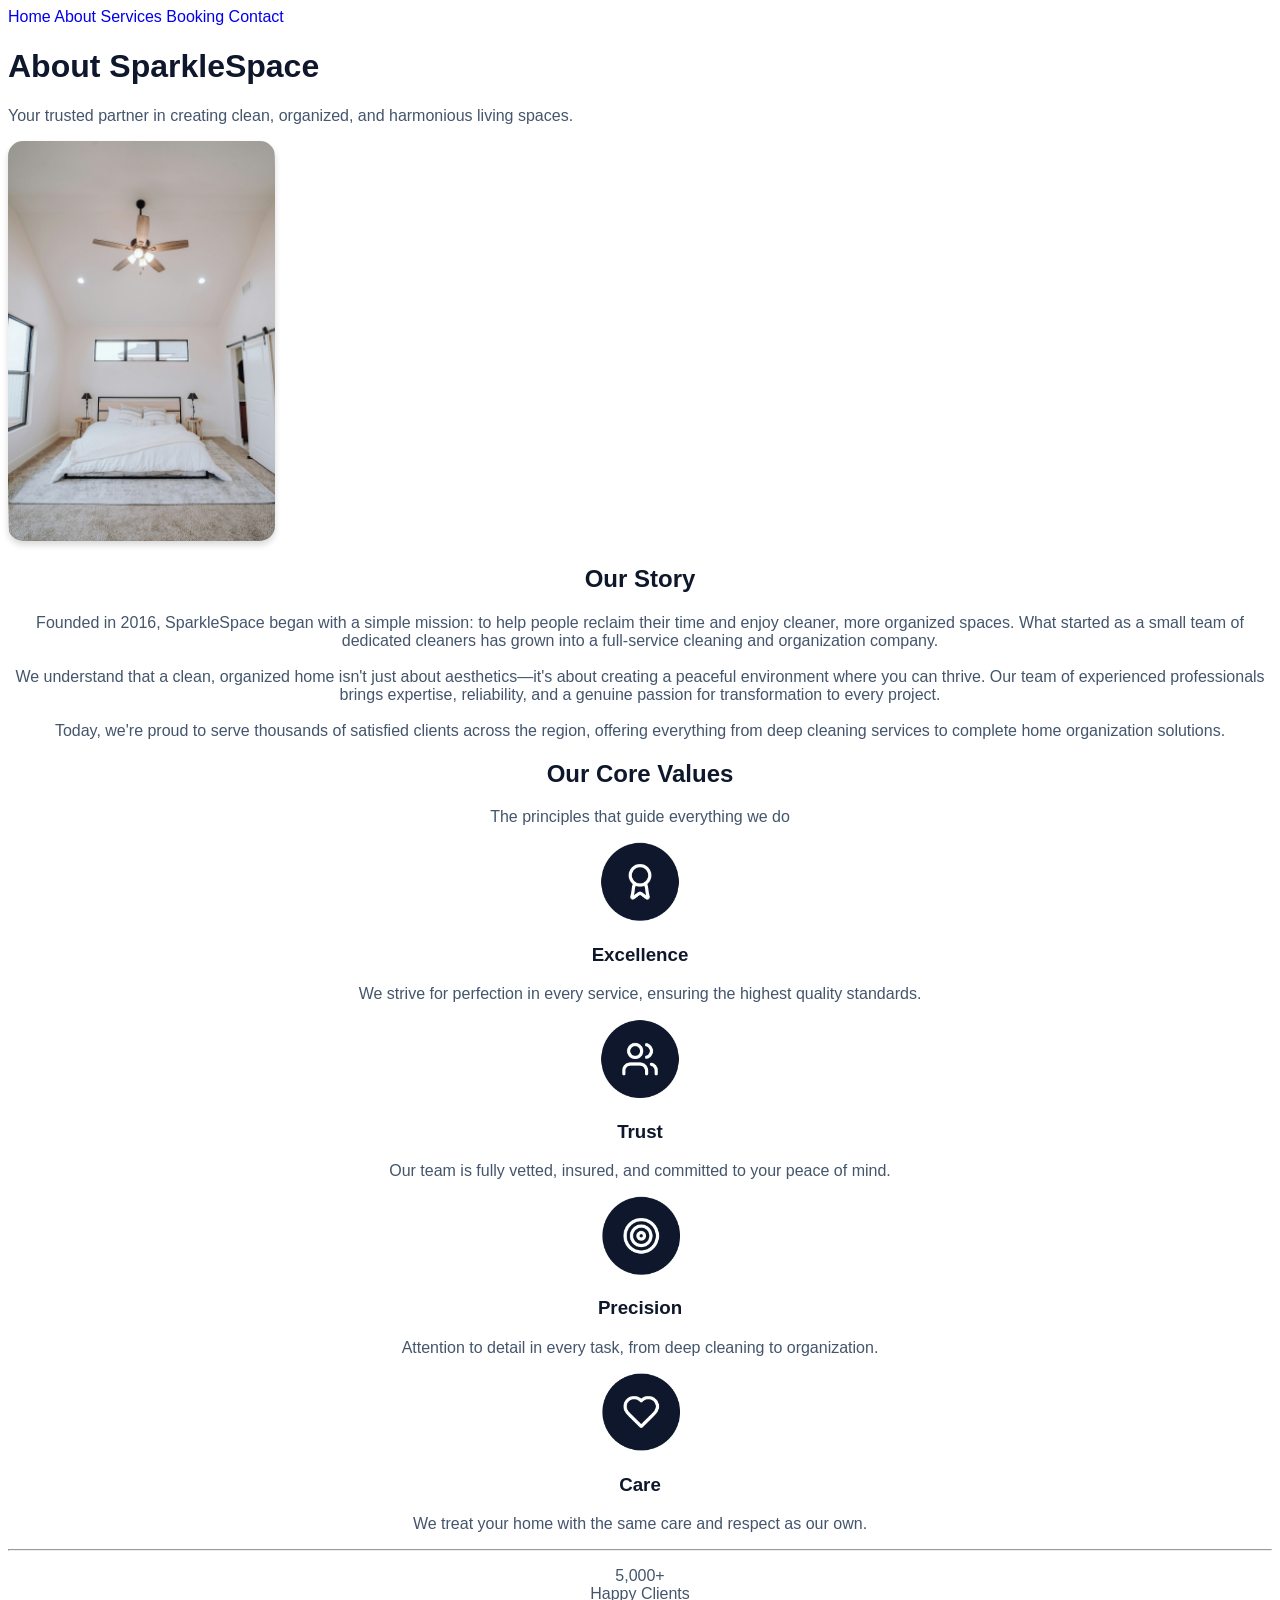
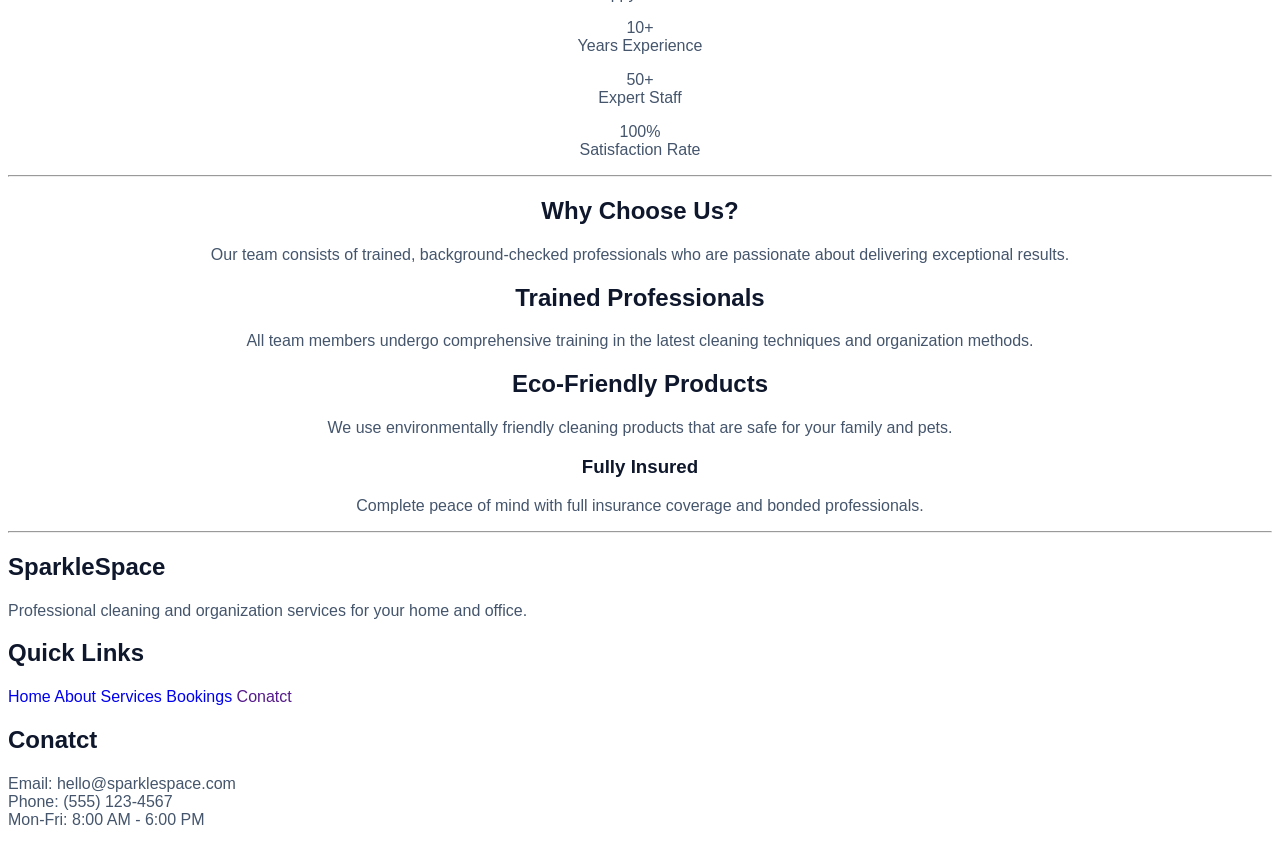
==== about.html @ 8151b401 "added cad icons created a new class "icon" this will be better for global styling" ====
<!doctype html>
<html lang="en">
  <head>
    <meta charset="UTF-8" />
    <meta name="viewport" content="width=device-width, initial-scale=1.0" />
    <link rel="stylesheet" href="src/app.css" />
    <title>About</title>
  </head>
  <body>
    <header>
      <nav>
        <a href="index.html">Home</a>
        <a href="about.html">About</a>
        <a href="services.html">Services</a>
        <a href="booking.html">Booking</a>
        <a href="contact.html">Contact</a>
      </nav>

      <h1>About SparkleSpace</h1>
      <p>Your trusted partner in creating clean, organized, and harmonious living spaces.</p>
      <img src="images/figma-1 copy.jpeg" alt="clean bedroom" height="500px" />
    </header>
    <main>
      <section>
        <h1>Our Story</h1>
        <p>
          Founded in 2016, SparkleSpace began with a simple mission: to help people reclaim their
          time and enjoy cleaner, more organized spaces. What started as a small team of dedicated
          cleaners has grown into a full-service cleaning and organization company. <br />
          <br />
          We understand that a clean, organized home isn't just about aesthetics—it's about creating
          a peaceful environment where you can thrive. Our team of experienced professionals brings
          expertise, reliability, and a genuine passion for transformation to every project. <br />
          <br />
          Today, we're proud to serve thousands of satisfied clients across the region, offering
          everything from deep cleaning services to complete home organization solutions.
        </p>
      </section>
      <section>
        <h1>Our Core Values</h1>
        <p>The principles that guide everything we do</p>
        <div class="value-cards">
          <img src="images/logos-and-icons/values/excellence.png" alt="icon" width="80px" />
          <h3>Excellence</h3>
          <p>We strive for perfection in every service, ensuring the highest quality standards.</p>
        </div>
        <div class="value-cards">
          <img src="images/logos-and-icons/values/trust.png" alt="icon" width="80px" />
          <h3>Trust</h3>
          <p>Our team is fully vetted, insured, and committed to your peace of mind.</p>
        </div>
        <div class="value-cards">
          <img src="images/logos-and-icons/values/precision.png" alt="icon" width="80px" />
          <h3>Precision</h3>
          <p>Attention to detail in every task, from deep cleaning to organization.</p>
        </div>
        <div class="value-cards">
          <img src="images/logos-and-icons/values/care.png" alt="icon" width="80px" />
          <h3>Care</h3>
          <p>We treat your home with the same care and respect as our own.</p>
        </div>
        <hr />
        <div>
          <div>
            <p>
              5,000+ <br />
              Happy Clients
            </p>
          </div>
          <div>
            <p>
              10+ <br />
              Years Experience
            </p>
          </div>
          <div>
            <p>
              50+ <br />
              Expert Staff
            </p>
          </div>
          <div>
            <p>
              100% <br />
              Satisfaction Rate
            </p>
          </div>
        </div>
      </section>
      <hr />
      <section>
        <h1>Why Choose Us?</h1>
        <p>
          Our team consists of trained, background-checked professionals who are passionate about
          delivering exceptional results.
        </p>
        <div class="why-cards-container">
          <div class="why-cards">
            <h2>Trained Professionals</h2>
            <p>
              All team members undergo comprehensive training in the latest cleaning techniques and
              organization methods.
            </p>
          </div>
          <div class="why-cards">
            <h2>Eco-friendly Products</h2>
            <p>
              We use environmentally friendly cleaning products that are safe for your family and
              pets.
            </p>
          </div>
          <div class="why-cards">
            <h3>Fully Insured</h3>
            <p>Complete peace of mind with full insurance coverage and bonded professionals.</p>
          </div>
        </div>
      </section>
    </main>
    <hr />
    <footer>
      <section>
        <h2>SparkleSpace</h2>
        <p>Professional cleaning and organization services for your home and office.</p>
        <h2>Quick Links</h2>
        <a href="index.html">Home</a>
        <a href="about.html">About</a>
        <a href="services.html">Services</a>
        <a href="booking.html">Bookings</a>
        <a href="">Conatct</a>
        <h2>Conatct</h2>
        <p>
          Email: hello@sparklespace.com <br />
          Phone: (555) 123-4567 <br />
          Mon-Fri: 8:00 AM - 6:00 PM <br />
        </p>
      </section>
    </footer>
  </body>
</html>
---- src/app.css ----
/* -------COLOR-------

PRIMARY






*/

/* GLOBAL STYLING */

body {
  font-family: "poppins", sans-serif;
}

/* prettier-ignore */
h1, h2, h3, h4, h5 {
  font-weight: 700;
  line-height: 1.2;
  color: #0E172B;
  text-transform: capitalize;
}

p {
  color: #44556c;
}

/* HEADER-HOME */

.hero {
  display: flex;
  justify-content: space-around;
  background-color: #f9fafc;
  margin: 20px 0px;
  padding: 60px 10px;
}
header section h1 {
  font-size: 48px;
  line-height: 1.1;
}
header img {
  border-radius: 15px;
  height: 400px;
  box-shadow: 0 4px 6px rgba(0, 0, 0.15, 0.15);
}
/* MAIN-HOME */

main section {
  text-align: center;
}
.detail-card-container {
  display: flex;
  flex-wrap: wrap;
  justify-content: center;
  padding: 10px;
}
.detail-card {
  text-align: left;
  box-shadow: 0 4px 6px rgba(0, 0, 0, 0.1);
  padding: 10px;
  margin: 15px;
  width: 350px;
  border-radius: 8px;
}
.detail-card img {
  width: 40px;
  border-radius: 8px;
}

.index-service-section {
  background-color: #f9fafc;
  width: 100%;
  padding: 50px 10px;
}

/*----------------------RE-USEABLE COMPONENTS--------------- */
.cards-container {
  display: flex;
  flex-wrap: wrap;
  justify-content: center;
  margin-top: 100px;
}

.card {
  width: 325px;
  margin: 20px;
  border-radius: 10px;
  box-shadow: 0 4px 6px rgba(0, 0, 0, 0.1);
  overflow: hidden;
}

.index-service-section .card img {
  width: 100%;
  height: 300px;
}
.card-content {
  padding: 20px;
}

/* .home-service-section .btn { 
 display: block;
  margin: 0 auto;} */

a {
  text-decoration: none;
}
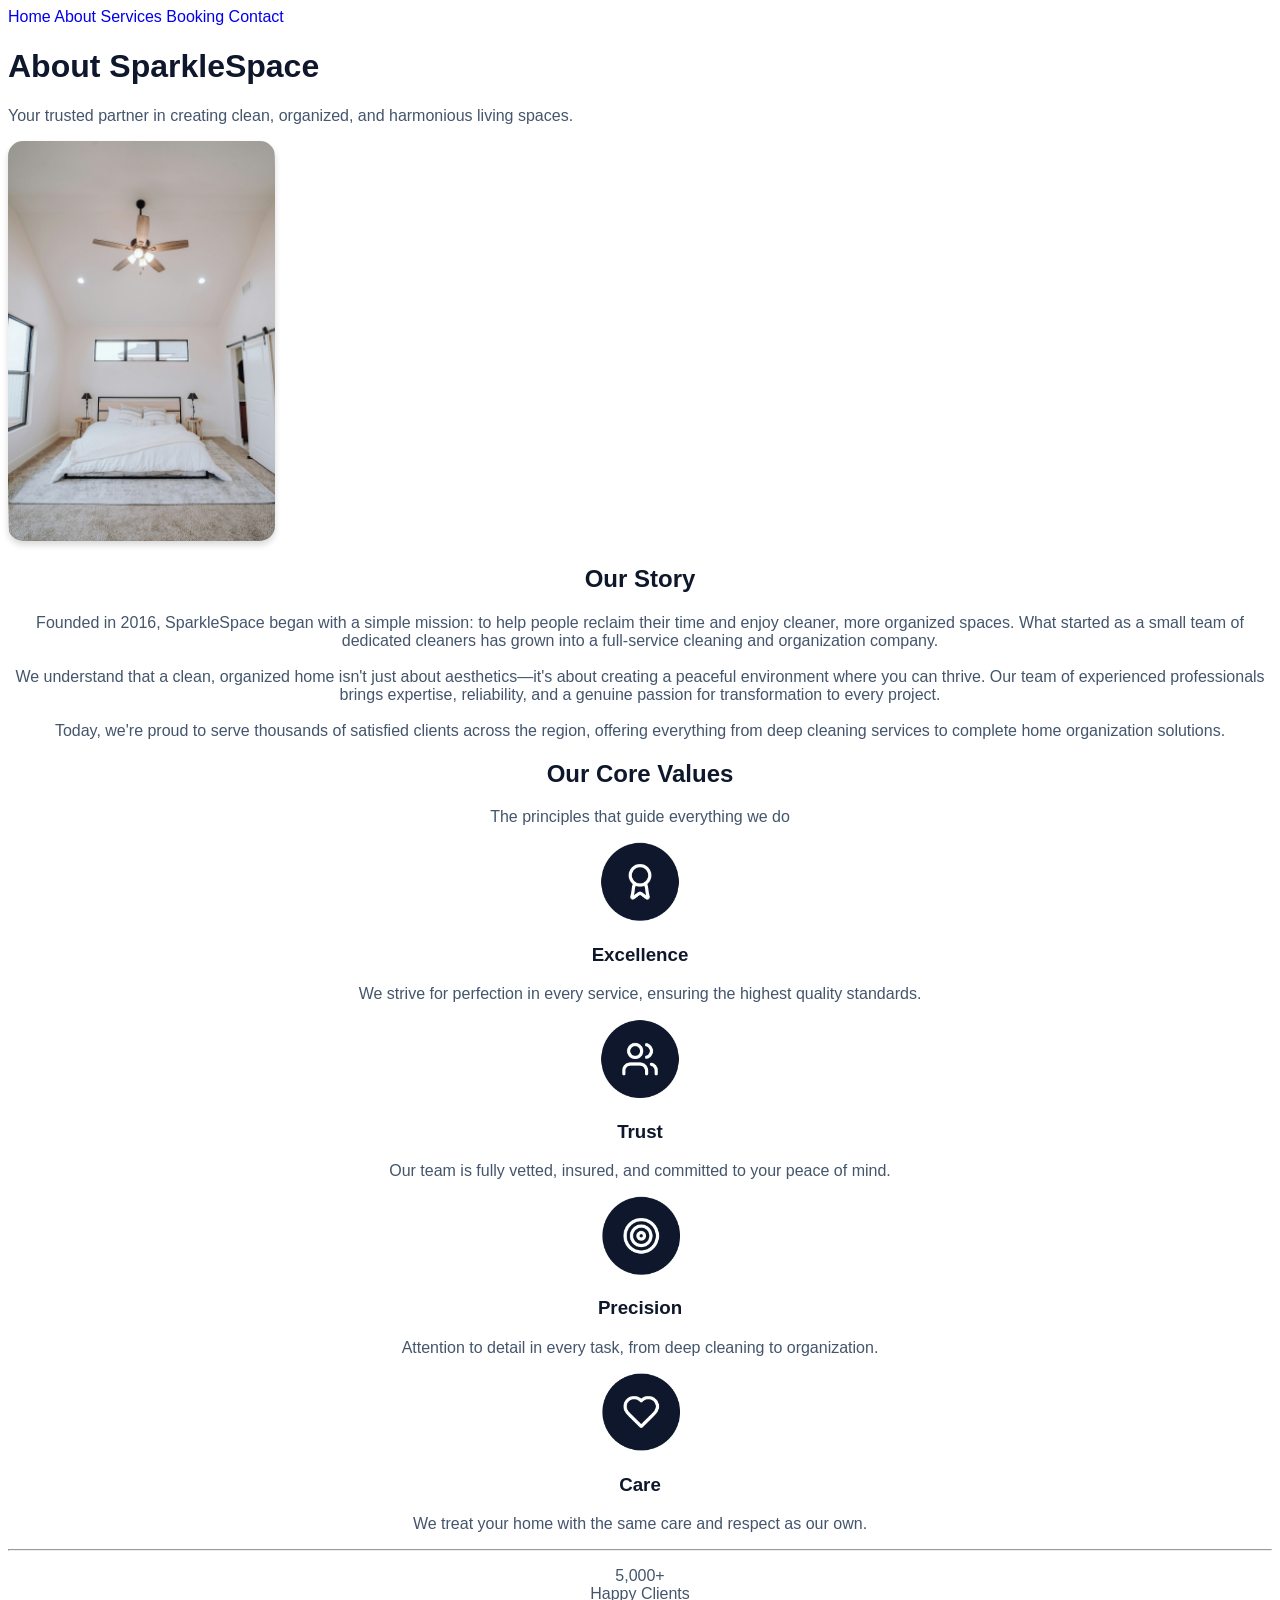
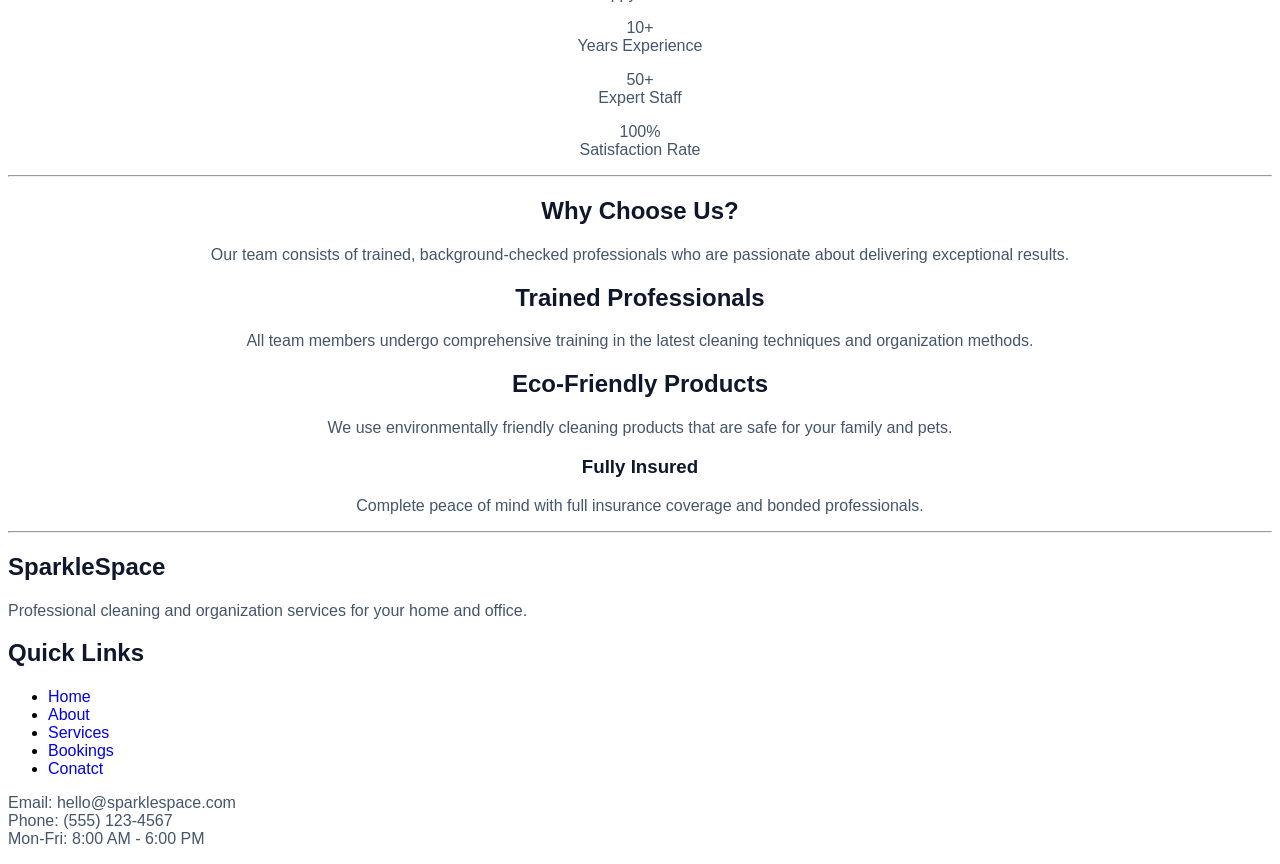
==== commit 1014de86: "completed booking page structure and uppadted quick links into a list" ====
--- a/about.html
+++ b/about.html
@@ -122,12 +122,13 @@
         <h2>SparkleSpace</h2>
         <p>Professional cleaning and organization services for your home and office.</p>
         <h2>Quick Links</h2>
-        <a href="index.html">Home</a>
-        <a href="about.html">About</a>
-        <a href="services.html">Services</a>
-        <a href="booking.html">Bookings</a>
-        <a href="">Conatct</a>
-        <h2>Conatct</h2>
+        <ul>
+          <li><a href="index.html">Home</a></li>
+          <li><a href="about.html">About</a></li>
+          <li><a href="services.html">Services</a></li>
+          <li><a href="booking.html">Bookings</a></li>
+          <li><a href="contact.html">Conatct</a></li>
+        </ul>
         <p>
           Email: hello@sparklespace.com <br />
           Phone: (555) 123-4567 <br />
--- a/src/app.css
+++ b/src/app.css
@@ -80,7 +80,6 @@
   display: flex;
   flex-wrap: wrap;
   justify-content: center;
-  margin-top: 100px;
 }
 
 .card {
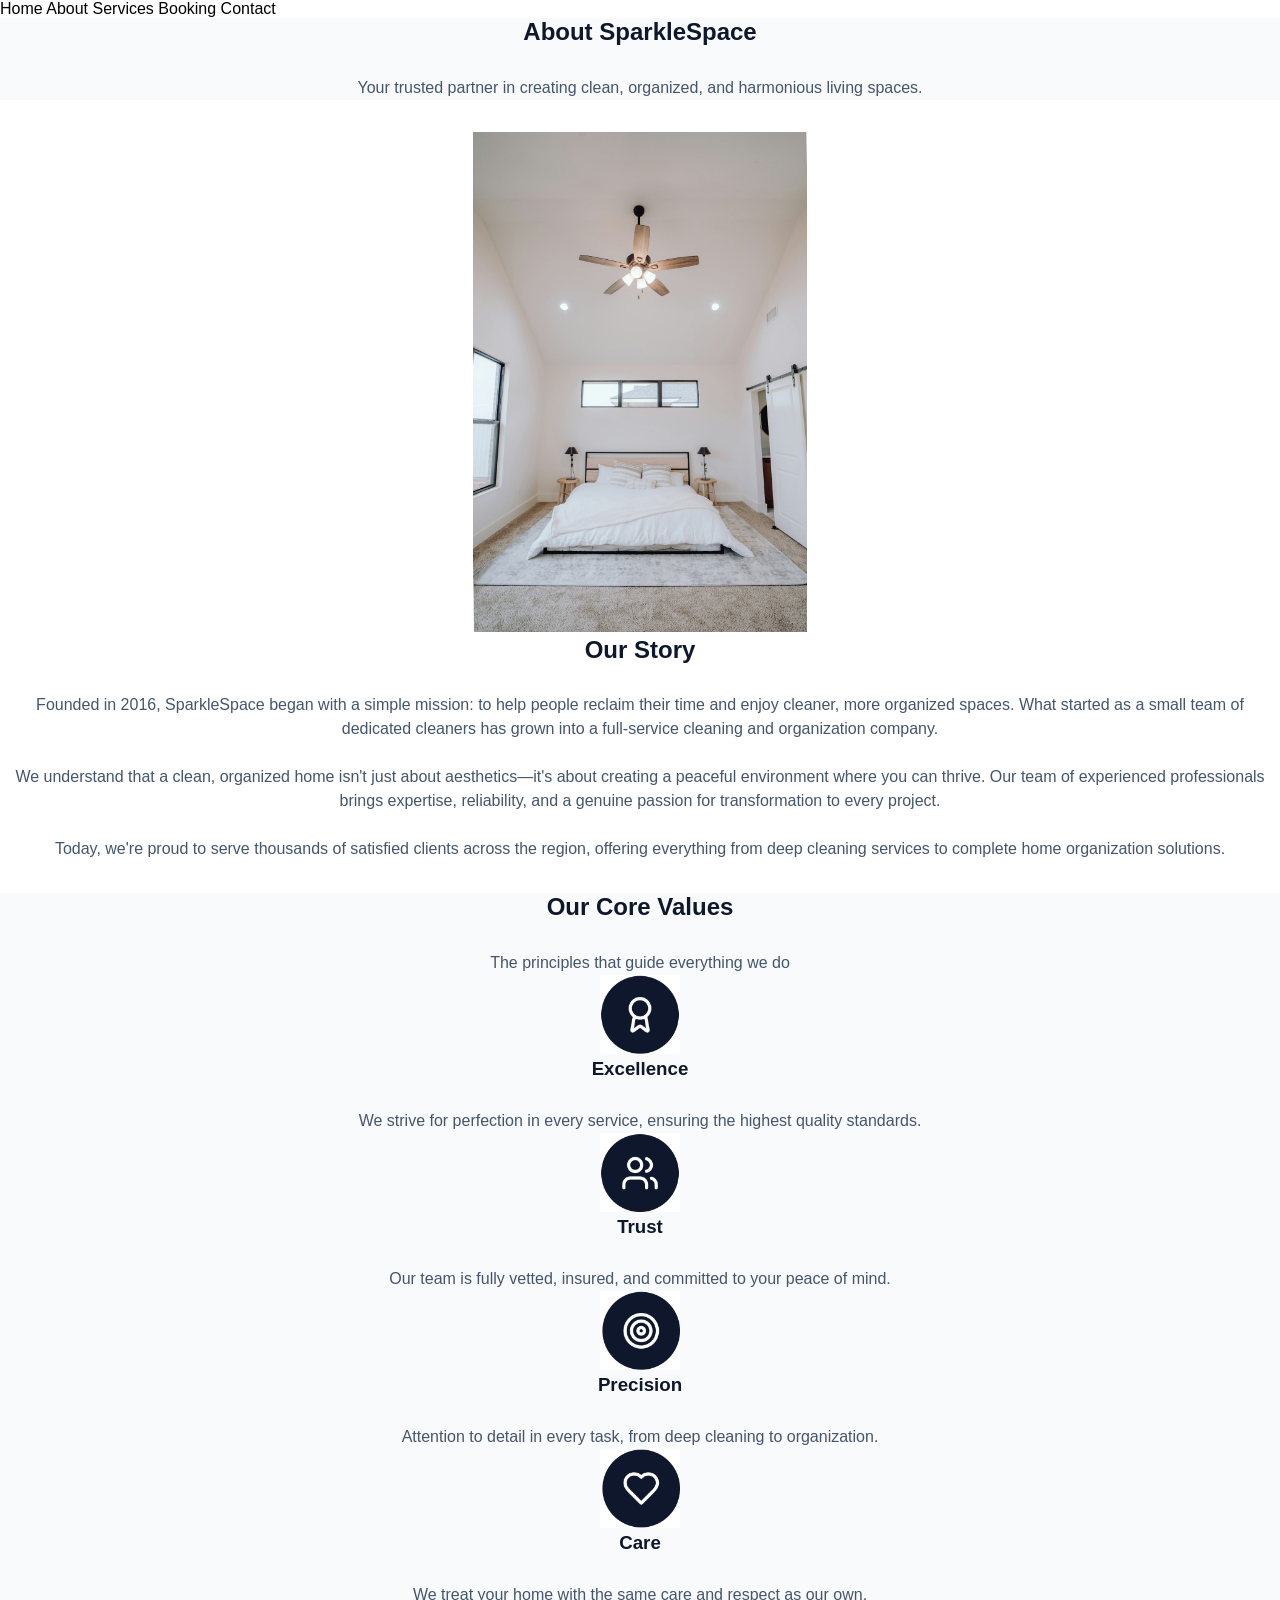
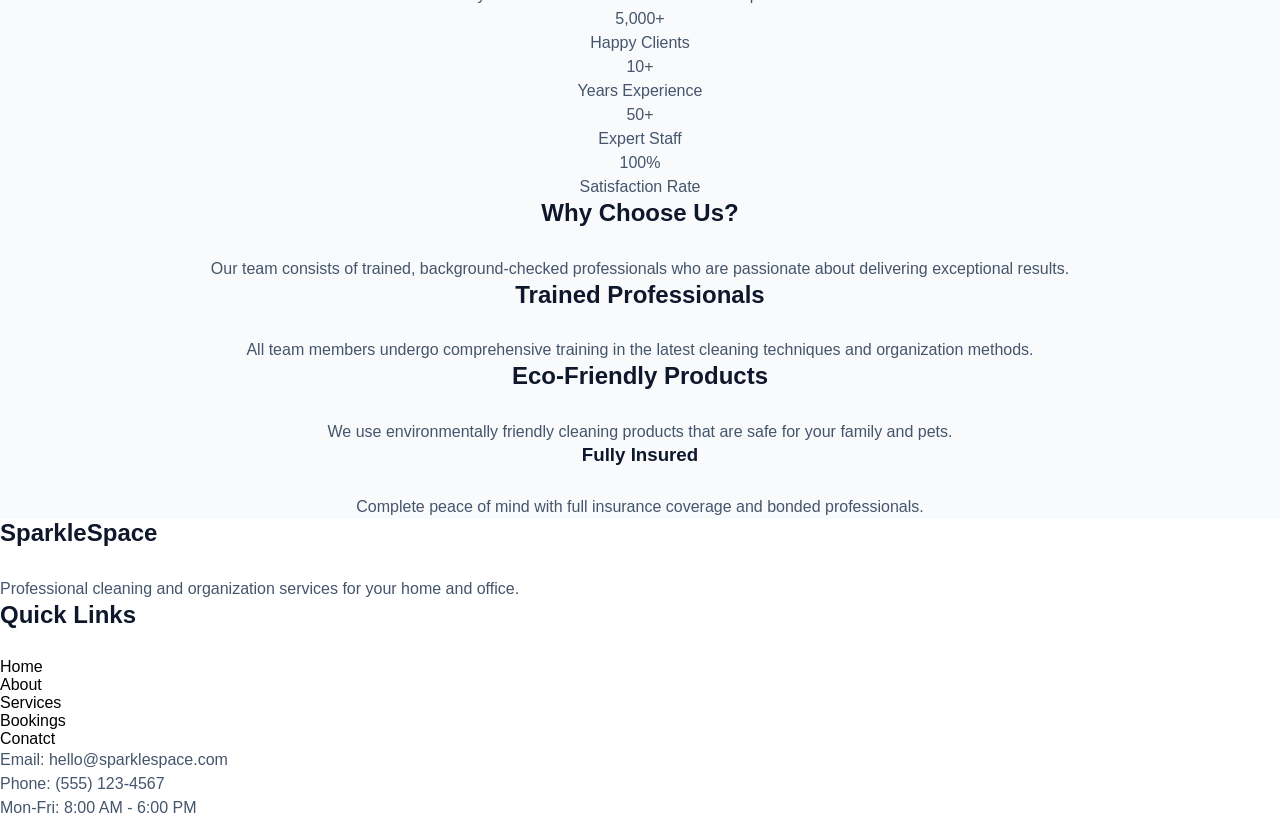
==== commit 1cc0630a: "Refactor service cards and about page layout Rename and restructure UI classes for clarity and layou" ====
--- a/about.html
+++ b/about.html
@@ -15,13 +15,15 @@
         <a href="booking.html">Booking</a>
         <a href="contact.html">Contact</a>
       </nav>
-
-      <h1>About SparkleSpace</h1>
-      <p>Your trusted partner in creating clean, organized, and harmonious living spaces.</p>
-      <img src="images/figma-1 copy.jpeg" alt="clean bedroom" height="500px" />
     </header>
     <main>
-      <section>
+      <section class="sec-alt">
+        <h1>About SparkleSpace</h1>
+        <p>Your trusted partner in creating clean, organized, and harmonious living spaces.</p>
+      </section>
+
+      <section class="section-container">
+        <img src="images/figma-1 copy.jpeg" alt="clean bedroom" height="500px" />
         <h1>Our Story</h1>
         <p>
           Founded in 2016, SparkleSpace began with a simple mission: to help people reclaim their
@@ -36,7 +38,7 @@
           everything from deep cleaning services to complete home organization solutions.
         </p>
       </section>
-      <section>
+      <section class="sec-alt">
         <h1>Our Core Values</h1>
         <p>The principles that guide everything we do</p>
         <div class="value-cards">
@@ -59,7 +61,7 @@
           <h3>Care</h3>
           <p>We treat your home with the same care and respect as our own.</p>
         </div>
-        <hr />
+
         <div>
           <div>
             <p>
@@ -87,8 +89,8 @@
           </div>
         </div>
       </section>
-      <hr />
-      <section>
+
+      <section class="sec-alt">
         <h1>Why Choose Us?</h1>
         <p>
           Our team consists of trained, background-checked professionals who are passionate about
@@ -116,7 +118,7 @@
         </div>
       </section>
     </main>
-    <hr />
+
     <footer>
       <section>
         <h2>SparkleSpace</h2>
--- a/src/app.css
+++ b/src/app.css
@@ -1,15 +1,36 @@
 /* -------COLOR-------
 
 PRIMARY
-
-
+Base: #0a9396 (dark cyan)
+Tint: #94d2bd (pearl aqua)
+Shade: #005f73 (dark teal)
+
+SECONDARY
+Base: #ee9b00 (golden orange)
+Tint: #e9d8a6 (wheat)
+Shade: #ca6702 (burnt caramel)
+
+TERTIARY
+Base: #ae2012 (oxidized iron)
+Tint: #bb3e03 (rusty spice)
+Shade: #9b2226 (brown red)
 
 
 
 
 */
 
-/* GLOBAL STYLING */
+/* ------------------GLOBAL STYLING----------------------- */
+
+/* ---Variales--- */
+:root {
+  --text-color: oklch(44.6%, 0.043, 257.281);
+}
+
+* {
+  padding: 0;
+  margin: 0;
+}
 
 body {
   font-family: "poppins", sans-serif;
@@ -21,61 +42,173 @@
   line-height: 1.2;
   color: #0E172B;
   text-transform: capitalize;
+  margin-bottom: 1.8rem;
 }
 
 p {
   color: #44556c;
-}
-
-/* HEADER-HOME */
+  line-height: 1.5rem;
+  font-size: 1rem;
+}
+a {
+  text-decoration: none;
+  color: inherit;
+}
+
+ul {
+  list-style: none;
+}
+.heading-description {
+  font-size: 1.2rem;
+  line-height: 1.8rem;
+  margin-bottom: 2rem;
+}
+
+/* ------------------SECTIONS--------------------- */
+.section-container {
+  padding: 2rem 0rem 2rem 0rem;
+}
+.sec-alt {
+  background-color: #f9fafc;
+}
+
+/* ---NAVBAR--- */
+.navbar {
+  width: 100%;
+  position: fixed;
+  top: 0;
+  background-color: white;
+  border-bottom: 1px solid rgb(229, 229, 229);
+  padding: 1rem;
+}
+.nav-container {
+  display: flex;
+  justify-content: space-between;
+  align-items: center;
+  padding-right: 4rem;
+}
+.nav-container h2 {
+  margin-bottom: 0;
+}
+.nav-items-container {
+  display: flex;
+  gap: 1rem;
+  color: #637286;
+}
+
+.nav-item:hover,
+.nav-item:active {
+  color: #19292d;
+}
+.navbar-side {
+  display: none;
+}
+
+/* ---HERO---- */
 
 .hero {
   display: flex;
   justify-content: space-around;
-  background-color: #f9fafc;
-  margin: 20px 0px;
-  padding: 60px 10px;
-}
-header section h1 {
-  font-size: 48px;
-  line-height: 1.1;
-}
-header img {
+  align-items: center;
+
+  margin-top: 3rem;
+  padding: 5rem 2rem;
+}
+.hero-text-container {
+  width: 90%;
+  text-align: left;
+}
+.hero-heading {
+  font-weight: 620;
+  font-size: 3rem;
+}
+.hero ul {
+  display: flex;
+  gap: 1rem;
+  margin-top: 3rem;
+}
+.hero img {
   border-radius: 15px;
-  height: 400px;
+  width: 85%;
   box-shadow: 0 4px 6px rgba(0, 0, 0.15, 0.15);
 }
-/* MAIN-HOME */
+
+/* ----MAIN---- */
 
 main section {
   text-align: center;
 }
-.detail-card-container {
-  display: flex;
-  flex-wrap: wrap;
-  justify-content: center;
-  padding: 10px;
-}
-.detail-card {
-  text-align: left;
-  box-shadow: 0 4px 6px rgba(0, 0, 0, 0.1);
-  padding: 10px;
-  margin: 15px;
-  width: 350px;
-  border-radius: 8px;
-}
-.detail-card img {
-  width: 40px;
-  border-radius: 8px;
-}
-
-.index-service-section {
-  background-color: #f9fafc;
-  width: 100%;
-  padding: 50px 10px;
-}
-
-/*----------------------RE-USEABLE COMPONENTS--------------- */
+
+
+
+
+
+/* ------FOOTER------- */
+
+footer {
+  min-width: 600px;
+}
+.footer-header {
+  background-color: #0e172b;
+  padding: 5rem 10rem;
+  text-align: center;
+}
+.footer-heading {
+  color: white;
+}
+.footer-header .heading-description {
+  color: #cad5e2;
+}
+.footer-container {
+  background-color: #0e172b;
+  display: flex;
+  justify-content: space-evenly;
+  gap: 2rem;
+  padding: 5rem 2rem;
+}
+.footer-content {
+  flex: 1;
+}
+.footer-text {
+  margin-bottom: 2rem;
+  color: #cad5e2;
+  line-height: 2;
+}
+.footer-content a:hover {
+  color: white;
+}
+/*------------------COMPONENTS------------------- */
+
+/* ---BUTTONS--- */
+.btn {
+  display: inline-block;
+  padding: 0.5rem 1rem;
+  border-radius: 20px;
+  border: 1px solid #cad5e2;
+  transition: all 0.25s ease;
+  white-space: nowrap;
+}
+
+.btn-primary {
+  background-color: #0e172b;
+  color: white;
+}
+.btn-primary:hover {
+  padding: 0.8rem 1.6rem;
+  border-radius: 40px;
+}
+
+.btn-secondary {
+  background-color: white;
+  color: #0e172b;
+}
+.btn-secondary:hover {
+  color: #0e172b;
+  background-color: #e1e4e8;
+}
+
+/* ---CARDS--- */
+
 .cards-container {
   display: flex;
   flex-wrap: wrap;
@@ -90,18 +223,10 @@
   overflow: hidden;
 }
 
-.index-service-section .card img {
+.section-container .card img {
   width: 100%;
   height: 300px;
 }
 .card-content {
   padding: 20px;
 }
-
-/* .home-service-section .btn { 
- display: block;
-  margin: 0 auto;} */
-
-a {
-  text-decoration: none;
-}
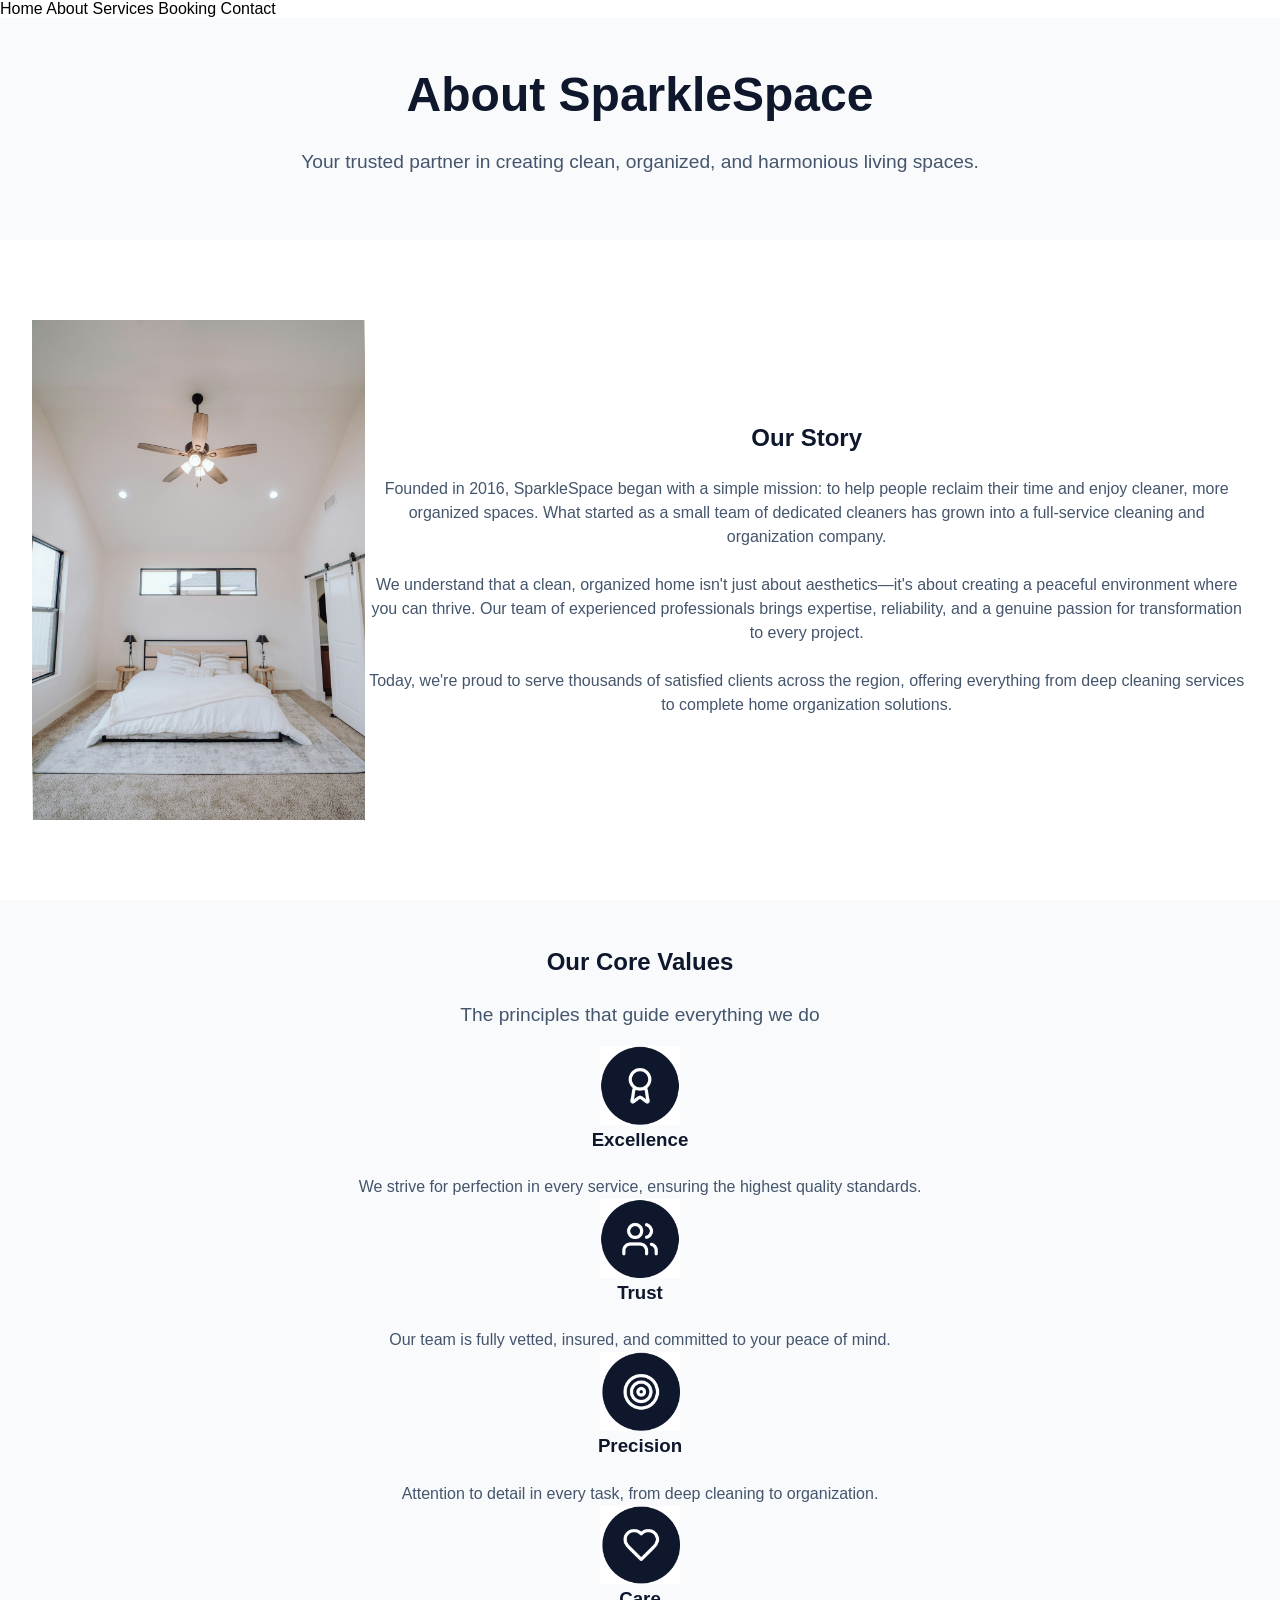
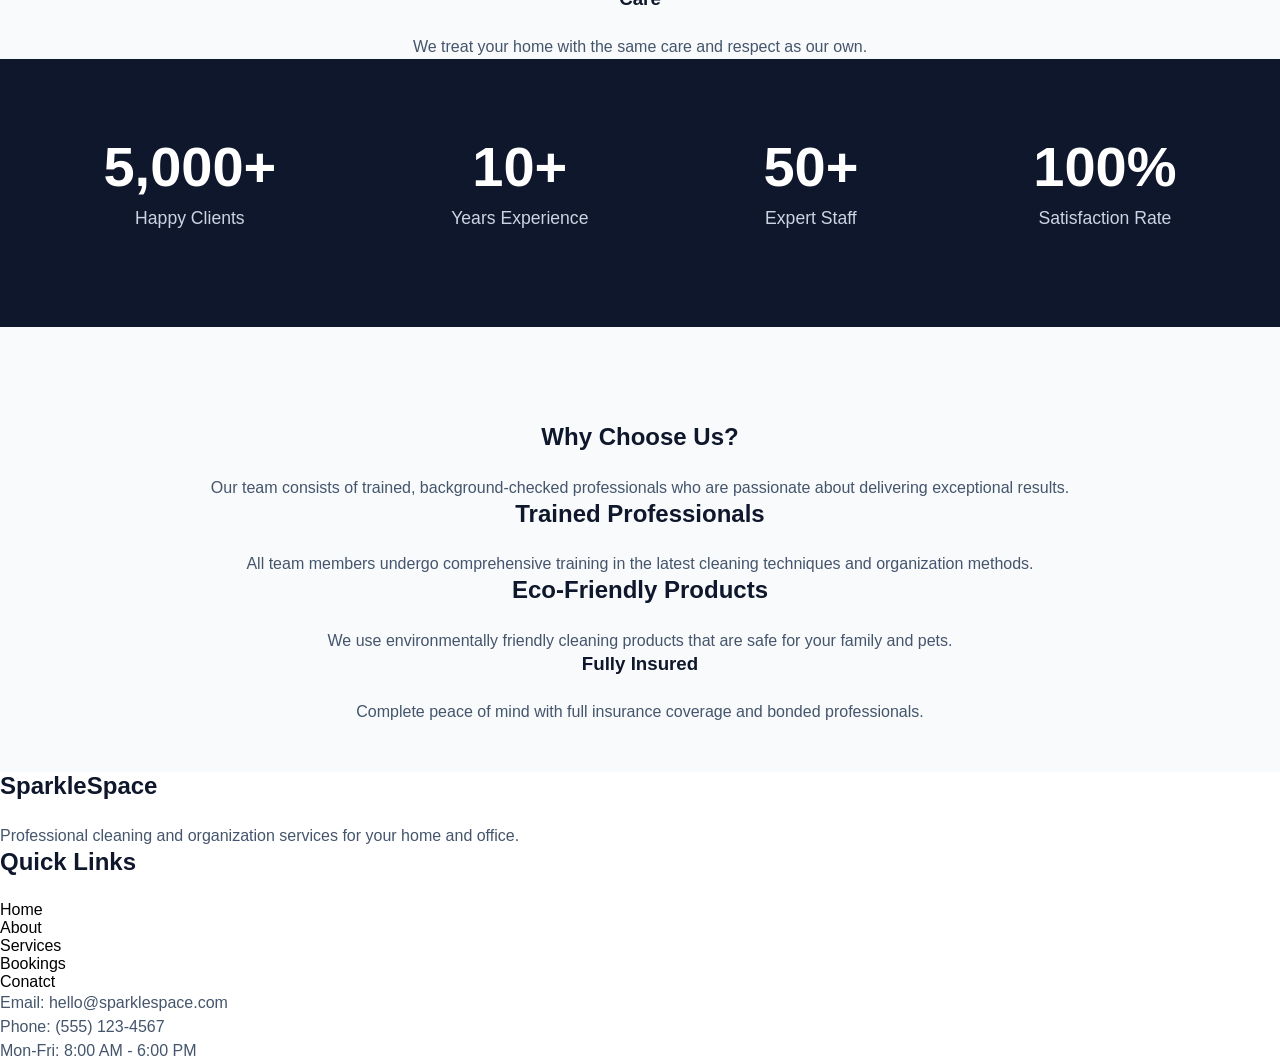
==== commit c763bcc0: "Add favicon, update titles and refactor layout/styles Add site favicon and update page title; restru" ====
--- a/about.html
+++ b/about.html
@@ -3,8 +3,9 @@
   <head>
     <meta charset="UTF-8" />
     <meta name="viewport" content="width=device-width, initial-scale=1.0" />
+    <link rel="icon" href="images/logos-and-icons/favicon-32x32.png" type="image/png" />
     <link rel="stylesheet" href="src/app.css" />
-    <title>About</title>
+    <title>About - SparkleSpace</title>
   </head>
   <body>
     <header>
@@ -17,30 +18,37 @@
       </nav>
     </header>
     <main>
+      <!----------------------- SECTION --------------------------->
       <section class="sec-alt">
-        <h1>About SparkleSpace</h1>
-        <p>Your trusted partner in creating clean, organized, and harmonious living spaces.</p>
-      </section>
-
-      <section class="section-container">
-        <img src="images/figma-1 copy.jpeg" alt="clean bedroom" height="500px" />
-        <h1>Our Story</h1>
-        <p>
-          Founded in 2016, SparkleSpace began with a simple mission: to help people reclaim their
-          time and enjoy cleaner, more organized spaces. What started as a small team of dedicated
-          cleaners has grown into a full-service cleaning and organization company. <br />
-          <br />
-          We understand that a clean, organized home isn't just about aesthetics—it's about creating
-          a peaceful environment where you can thrive. Our team of experienced professionals brings
-          expertise, reliability, and a genuine passion for transformation to every project. <br />
-          <br />
-          Today, we're proud to serve thousands of satisfied clients across the region, offering
-          everything from deep cleaning services to complete home organization solutions.
+        <h1 class="hero-heading">About SparkleSpace</h1>
+        <p class="heading-description">
+          Your trusted partner in creating clean, organized, and harmonious living spaces.
         </p>
       </section>
+      <!----------------------- SECTION --------------------------->
+      <section class="section-container sec-flex">
+        <img src="images/figma-1 copy.jpeg" alt="clean bedroom" height="500px" />
+        <div>
+          <h1>Our Story</h1>
+          <p>
+            Founded in 2016, SparkleSpace began with a simple mission: to help people reclaim their
+            time and enjoy cleaner, more organized spaces. What started as a small team of dedicated
+            cleaners has grown into a full-service cleaning and organization company. <br />
+            <br />
+            We understand that a clean, organized home isn't just about aesthetics—it's about
+            creating a peaceful environment where you can thrive. Our team of experienced
+            professionals brings expertise, reliability, and a genuine passion for transformation to
+            every project. <br />
+            <br />
+            Today, we're proud to serve thousands of satisfied clients across the region, offering
+            everything from deep cleaning services to complete home organization solutions.
+          </p>
+        </div>
+      </section>
+      <!----------------------- SECTION --------------------------->
       <section class="sec-alt">
         <h1>Our Core Values</h1>
-        <p>The principles that guide everything we do</p>
+        <p class="heading-description">The principles that guide everything we do</p>
         <div class="value-cards">
           <img src="images/logos-and-icons/values/excellence.png" alt="icon" width="80px" />
           <h3>Excellence</h3>
@@ -61,35 +69,30 @@
           <h3>Care</h3>
           <p>We treat your home with the same care and respect as our own.</p>
         </div>
+        <!----------------------- SECTION --------------------------->
+        <div class="highlight-section">
+          <p>
+            <strong>5,000+</strong> <br />
+            <small>Happy Clients</small>
+          </p>
 
-        <div>
-          <div>
-            <p>
-              5,000+ <br />
-              Happy Clients
-            </p>
-          </div>
-          <div>
-            <p>
-              10+ <br />
-              Years Experience
-            </p>
-          </div>
-          <div>
-            <p>
-              50+ <br />
-              Expert Staff
-            </p>
-          </div>
-          <div>
-            <p>
-              100% <br />
-              Satisfaction Rate
-            </p>
-          </div>
+          <p>
+            <strong>10+</strong> <br />
+            <small>Years Experience</small>
+          </p>
+
+          <p>
+            <strong>50+</strong> <br />
+            <small>Expert Staff</small>
+          </p>
+
+          <p>
+            <strong>100%</strong> <br />
+            <small>Satisfaction Rate</small>
+          </p>
         </div>
       </section>
-
+      <!----------------------- SECTION --------------------------->
       <section class="sec-alt">
         <h1>Why Choose Us?</h1>
         <p>
@@ -118,7 +121,7 @@
         </div>
       </section>
     </main>
-
+    <!----------------------- SECTION --------------------------->
     <footer>
       <section>
         <h2>SparkleSpace</h2>
--- a/src/app.css
+++ b/src/app.css
@@ -14,17 +14,15 @@
 Base: #ae2012 (oxidized iron)
 Tint: #bb3e03 (rusty spice)
 Shade: #9b2226 (brown red)
-
-
-
-
 */
 
-/* ------------------GLOBAL STYLING----------------------- */
-
-/* ---Variales--- */
+/*========================================================
+-------------------   GLOBAL ---------------------
+=========================================================== */
+
+/* --------------------- Variales ------------ */
 :root {
-  --text-color: oklch(44.6%, 0.043, 257.281);
+  --primary-color: #0e172b;
 }
 
 * {
@@ -42,7 +40,7 @@
   line-height: 1.2;
   color: #0E172B;
   text-transform: capitalize;
-  margin-bottom: 1.8rem;
+  margin-bottom: 1.5rem;
 }
 
 p {
@@ -61,18 +59,27 @@
 .heading-description {
   font-size: 1.2rem;
   line-height: 1.8rem;
-  margin-bottom: 2rem;
-}
-
-/* ------------------SECTIONS--------------------- */
+  margin-bottom: 1rem;
+}
+
+/*========================================================
+------------------- SECTIONS ---------------------
+=========================================================== */
 .section-container {
-  padding: 2rem 0rem 2rem 0rem;
+  padding: 3rem 0rem 3rem 0rem;
 }
 .sec-alt {
+  padding: 3rem 0rem 3rem 0rem;
   background-color: #f9fafc;
 }
-
-/* ---NAVBAR--- */
+.sec-flex {
+  display: flex;
+  justify-content: space-around;
+  align-items: center;
+  padding: 5rem 2rem;
+}
+
+/* ------------------ NAVBAR --------------- */
 .navbar {
   width: 100%;
   position: fixed;
@@ -104,46 +111,65 @@
   display: none;
 }
 
-/* ---HERO---- */
+/* ------------------- HERO ---------------- */
 
 .hero {
   display: flex;
   justify-content: space-around;
   align-items: center;
-
   margin-top: 3rem;
   padding: 5rem 2rem;
 }
+
 .hero-text-container {
   width: 90%;
   text-align: left;
 }
+
 .hero-heading {
   font-weight: 620;
   font-size: 3rem;
 }
+
 .hero ul {
   display: flex;
   gap: 1rem;
   margin-top: 3rem;
 }
+
 .hero img {
   border-radius: 15px;
   width: 85%;
   box-shadow: 0 4px 6px rgba(0, 0, 0.15, 0.15);
 }
 
-/* ----MAIN---- */
+/* -------------------- MAIN --------------------- */
 
 main section {
   text-align: center;
 }
 
-
-
-
-
-/* ------FOOTER------- */
+/* HIGHLIGHT SECTION*/
+.highlight-section {
+  background-color: var(--primary-color);
+  display: flex;
+  justify-content: space-around;
+  color: white;
+  padding: 6rem 1rem;
+}
+.highlight-section strong {
+  color: white;
+  font-weight: 600;
+  font-size: 3.5rem;
+}
+.highlight-section small {
+  display: inline-block;
+  font-size: 1.1rem;
+  margin-top: 0.8rem;
+  color: #cad5e2;
+}
+
+/* -------------------- FOOTER ------------------ */
 
 footer {
   min-width: 600px;
@@ -177,9 +203,11 @@
 .footer-content a:hover {
   color: white;
 }
-/*------------------COMPONENTS------------------- */
-
-/* ---BUTTONS--- */
+/*========================================================
+-------------------   COMPONENTS ---------------------
+=========================================================== */
+
+/* ------------------------BUTTONS-------------------- */
 .btn {
   display: inline-block;
   padding: 0.5rem 1rem;
@@ -207,7 +235,7 @@
   background-color: #e1e4e8;
 }
 
-/* ---CARDS--- */
+/* -----------------------CARDS------------------- */
 
 .cards-container {
   display: flex;
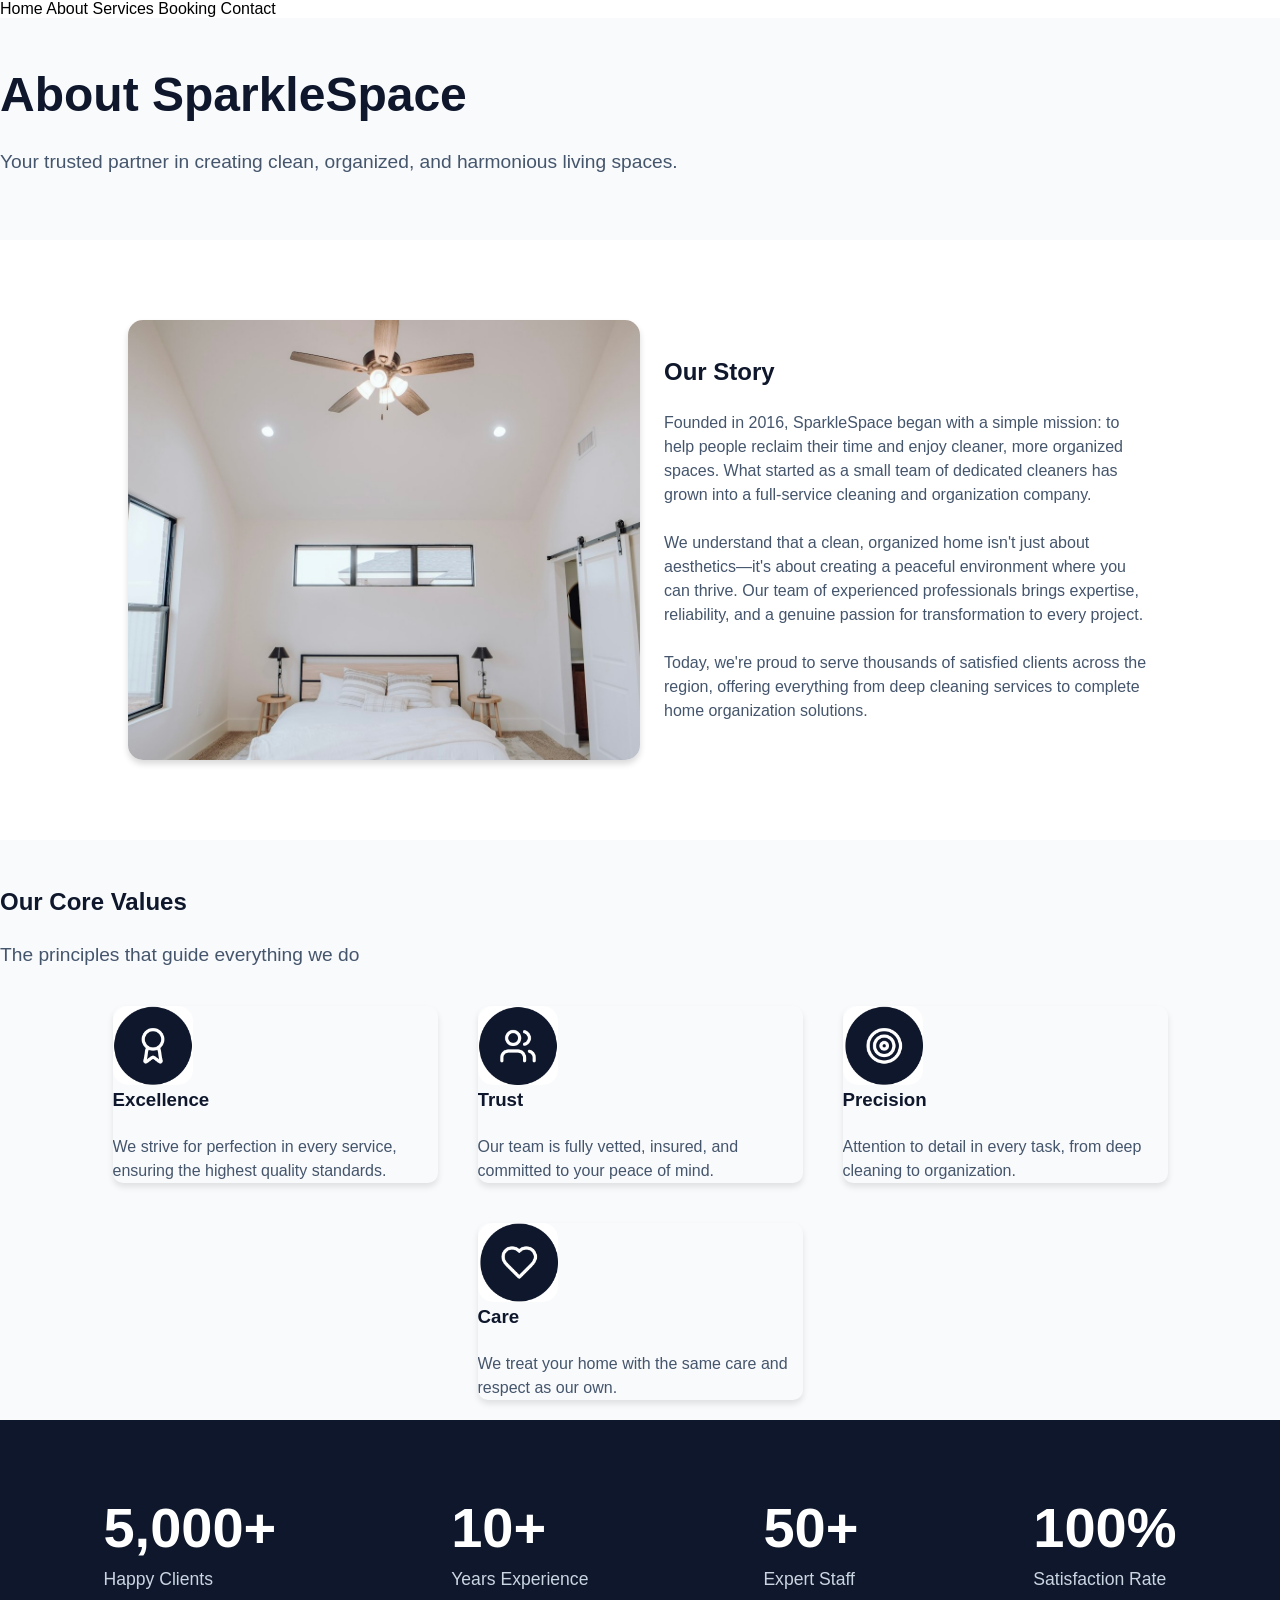
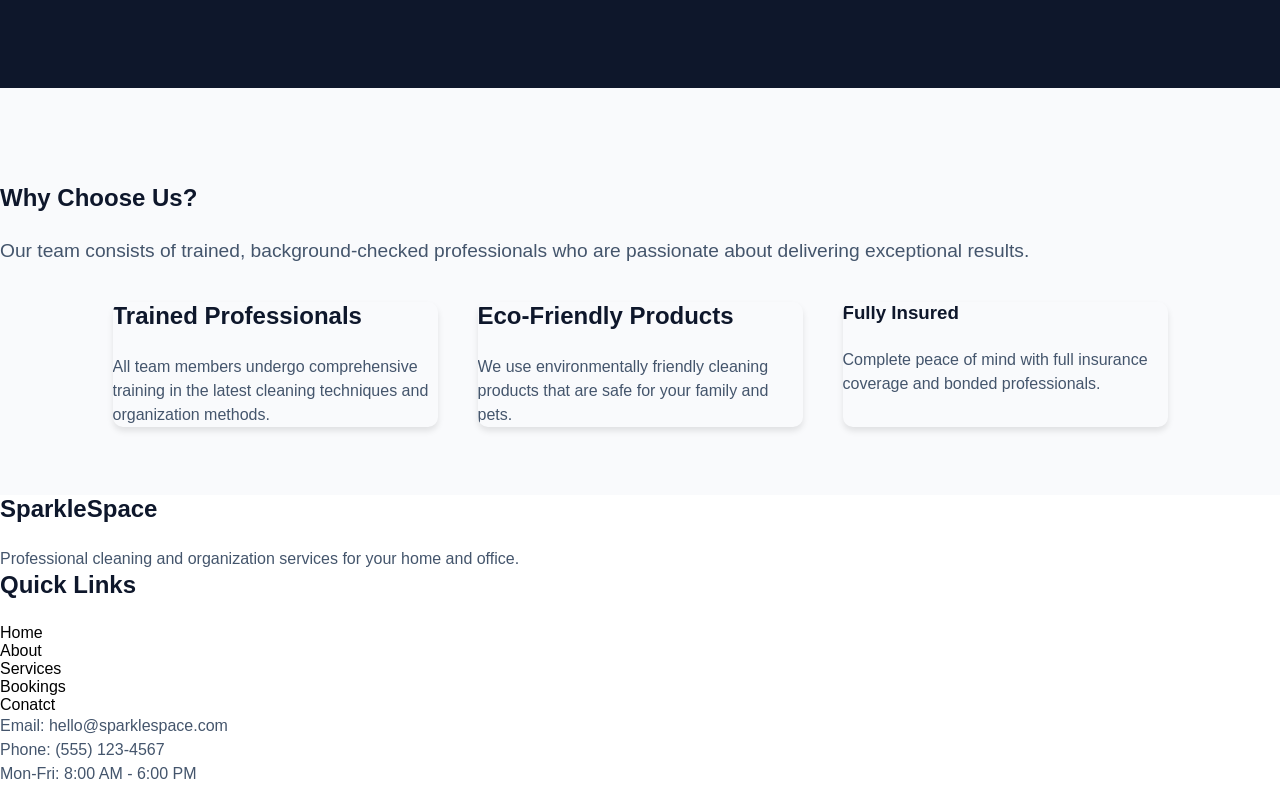
==== commit aeb1ac2c: "Refactor hero/cards layout and styles Unify and clean up markup and styles across pages.  Updated ab" ====
--- a/about.html
+++ b/about.html
@@ -18,7 +18,7 @@
       </nav>
     </header>
     <main>
-      <!----------------------- SECTION --------------------------->
+      <!----------------------- HERO --------------------------->
       <section class="sec-alt">
         <h1 class="hero-heading">About SparkleSpace</h1>
         <p class="heading-description">
@@ -27,7 +27,7 @@
       </section>
       <!----------------------- SECTION --------------------------->
       <section class="section-container sec-flex">
-        <img src="images/figma-1 copy.jpeg" alt="clean bedroom" height="500px" />
+        <img src="images/header.jpeg" alt="clean bedroom" class="flex-child-image" />
         <div>
           <h1>Our Story</h1>
           <p>
@@ -49,26 +49,31 @@
       <section class="sec-alt">
         <h1>Our Core Values</h1>
         <p class="heading-description">The principles that guide everything we do</p>
-        <div class="value-cards">
-          <img src="images/logos-and-icons/values/excellence.png" alt="icon" width="80px" />
-          <h3>Excellence</h3>
-          <p>We strive for perfection in every service, ensuring the highest quality standards.</p>
+        <div class="cards-container">
+          <div class="card">
+            <img src="images/logos-and-icons/values/excellence.png" alt="icon" width="80px" />
+            <h3>Excellence</h3>
+            <p>
+              We strive for perfection in every service, ensuring the highest quality standards.
+            </p>
+          </div>
+          <div class="card">
+            <img src="images/logos-and-icons/values/trust.png" alt="icon" width="80px" />
+            <h3>Trust</h3>
+            <p>Our team is fully vetted, insured, and committed to your peace of mind.</p>
+          </div>
+          <div class="card">
+            <img src="images/logos-and-icons/values/precision.png" alt="icon" width="80px" />
+            <h3>Precision</h3>
+            <p>Attention to detail in every task, from deep cleaning to organization.</p>
+          </div>
+          <div class="card">
+            <img src="images/logos-and-icons/values/care.png" alt="icon" width="80px" />
+            <h3>Care</h3>
+            <p>We treat your home with the same care and respect as our own.</p>
+          </div>
         </div>
-        <div class="value-cards">
-          <img src="images/logos-and-icons/values/trust.png" alt="icon" width="80px" />
-          <h3>Trust</h3>
-          <p>Our team is fully vetted, insured, and committed to your peace of mind.</p>
-        </div>
-        <div class="value-cards">
-          <img src="images/logos-and-icons/values/precision.png" alt="icon" width="80px" />
-          <h3>Precision</h3>
-          <p>Attention to detail in every task, from deep cleaning to organization.</p>
-        </div>
-        <div class="value-cards">
-          <img src="images/logos-and-icons/values/care.png" alt="icon" width="80px" />
-          <h3>Care</h3>
-          <p>We treat your home with the same care and respect as our own.</p>
-        </div>
+
         <!----------------------- SECTION --------------------------->
         <div class="highlight-section">
           <p>
@@ -95,26 +100,26 @@
       <!----------------------- SECTION --------------------------->
       <section class="sec-alt">
         <h1>Why Choose Us?</h1>
-        <p>
+        <p class="heading-description">
           Our team consists of trained, background-checked professionals who are passionate about
           delivering exceptional results.
         </p>
-        <div class="why-cards-container">
-          <div class="why-cards">
+        <div class="cards-container">
+          <div class="card">
             <h2>Trained Professionals</h2>
             <p>
               All team members undergo comprehensive training in the latest cleaning techniques and
               organization methods.
             </p>
           </div>
-          <div class="why-cards">
+          <div class="card">
             <h2>Eco-friendly Products</h2>
             <p>
               We use environmentally friendly cleaning products that are safe for your family and
               pets.
             </p>
           </div>
-          <div class="why-cards">
+          <div class="card">
             <h3>Fully Insured</h3>
             <p>Complete peace of mind with full insurance coverage and bonded professionals.</p>
           </div>
--- a/src/app.css
+++ b/src/app.css
@@ -56,6 +56,10 @@
 ul {
   list-style: none;
 }
+img {
+  border-radius: 15px;
+}
+
 .heading-description {
   font-size: 1.2rem;
   line-height: 1.8rem;
@@ -76,7 +80,8 @@
   display: flex;
   justify-content: space-around;
   align-items: center;
-  padding: 5rem 2rem;
+  padding: 5rem 8rem;
+  gap: 1.5rem;
 }
 
 /* ------------------ NAVBAR --------------- */
@@ -145,11 +150,19 @@
 
 /* -------------------- MAIN --------------------- */
 
-main section {
-  text-align: center;
-}
-
-/* HIGHLIGHT SECTION*/
+.flex-child-image {
+  border-radius: 15px;
+  width: 50%;
+  box-shadow: 0 4px 6px rgba(0, 0, 0.15, 0.15);
+}
+
+.card-icon {
+  width: 50px;
+  border-radius: 10px;
+}
+
+/* --- HIGHLIGHT SECTION ---*/
+
 .highlight-section {
   background-color: var(--primary-color);
   display: flex;
@@ -251,10 +264,10 @@
   overflow: hidden;
 }
 
-.section-container .card img {
-  width: 100%;
-  height: 300px;
-}
 .card-content {
   padding: 20px;
 }
+
+.text-card {
+  text-align: left;
+}
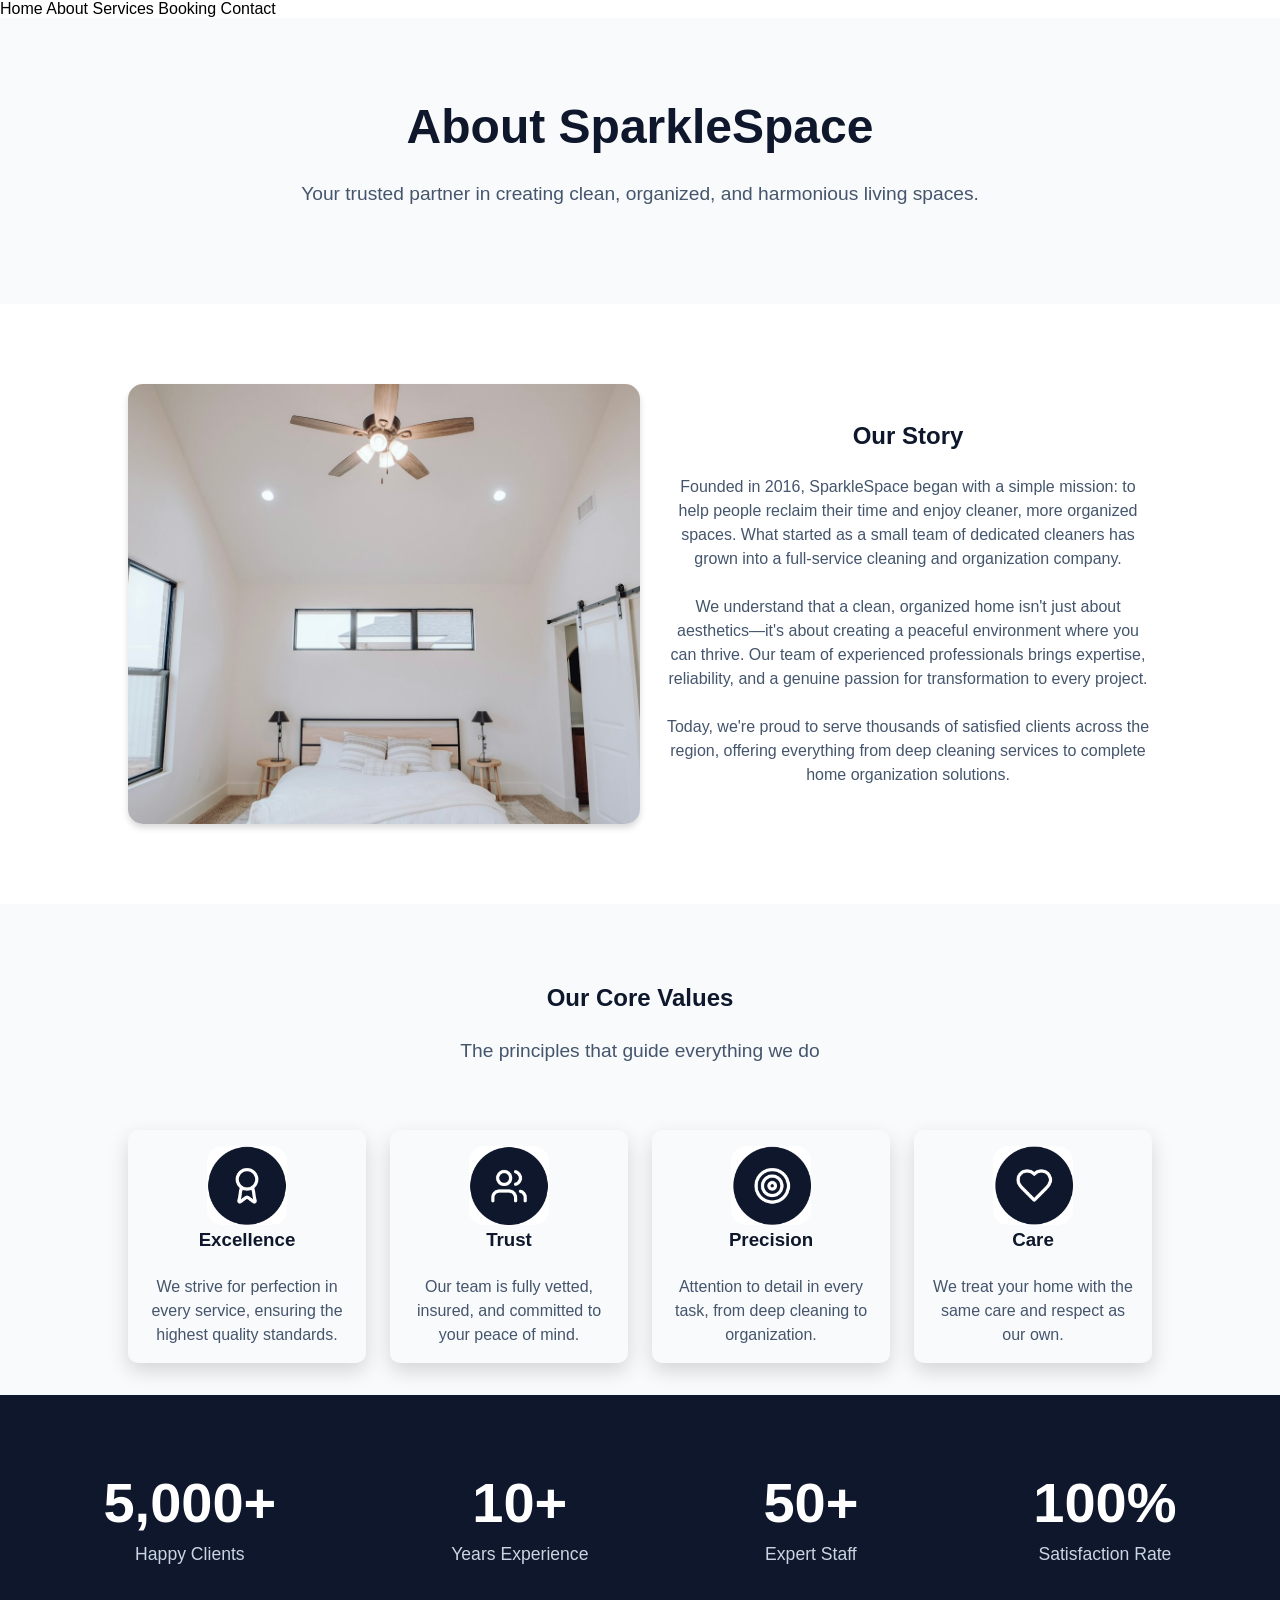
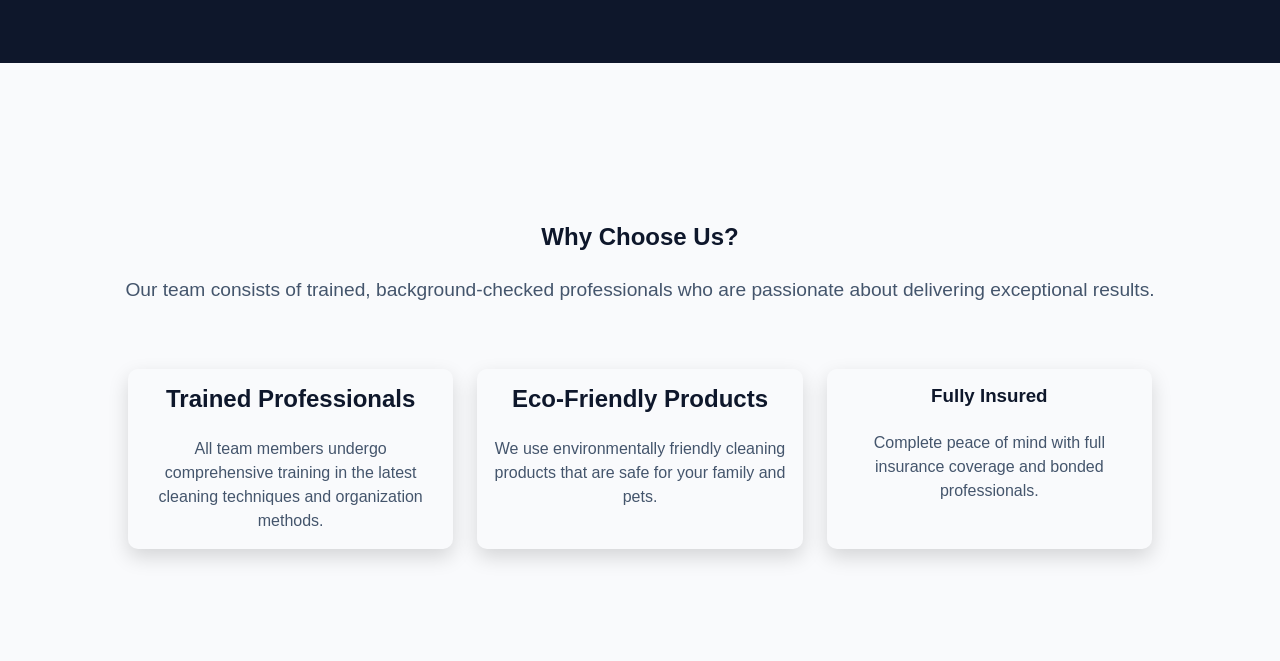
==== commit 0f069e18: "Remomved fotter from other pages Besides index, will insert into other pages in another way later" ====
--- a/about.html
+++ b/about.html
@@ -127,24 +127,6 @@
       </section>
     </main>
     <!----------------------- SECTION --------------------------->
-    <footer>
-      <section>
-        <h2>SparkleSpace</h2>
-        <p>Professional cleaning and organization services for your home and office.</p>
-        <h2>Quick Links</h2>
-        <ul>
-          <li><a href="index.html">Home</a></li>
-          <li><a href="about.html">About</a></li>
-          <li><a href="services.html">Services</a></li>
-          <li><a href="booking.html">Bookings</a></li>
-          <li><a href="contact.html">Conatct</a></li>
-        </ul>
-        <p>
-          Email: hello@sparklespace.com <br />
-          Phone: (555) 123-4567 <br />
-          Mon-Fri: 8:00 AM - 6:00 PM <br />
-        </p>
-      </section>
-    </footer>
+    <footer></footer>
   </body>
 </html>
--- a/src/app.css
+++ b/src/app.css
@@ -70,11 +70,13 @@
 ------------------- SECTIONS ---------------------
 =========================================================== */
 .section-container {
-  padding: 3rem 0rem 3rem 0rem;
+  padding: 5rem 0rem 5rem 0rem;
+  text-align: center;
 }
 .sec-alt {
-  padding: 3rem 0rem 3rem 0rem;
+  padding: 5rem 0rem 5rem 0rem;
   background-color: #f9fafc;
+  text-align: center;
 }
 .sec-flex {
   display: flex;
@@ -156,11 +158,6 @@
   box-shadow: 0 4px 6px rgba(0, 0, 0.15, 0.15);
 }
 
-.card-icon {
-  width: 50px;
-  border-radius: 10px;
-}
-
 /* --- HIGHLIGHT SECTION ---*/
 
 .highlight-section {
@@ -253,19 +250,40 @@
 .cards-container {
   display: flex;
   flex-wrap: wrap;
-  justify-content: center;
+  justify-content: space-evenly;
+  gap: 1.5rem;
+  padding: 2rem 8rem;
+  margin-top: 2rem;
 }
 
 .card {
-  width: 325px;
-  margin: 20px;
   border-radius: 10px;
-  box-shadow: 0 4px 6px rgba(0, 0, 0, 0.1);
-  overflow: hidden;
+  box-shadow: 0 8px 20px rgba(0, 0, 0, 0.15);
+  padding: 1rem;
+  flex-grow: 1;
+  flex-shrink: 1;
+  flex-basis: 200px;
+}
+
+.card-icon {
+  width: 50px;
+  border-radius: 10px;
+}
+
+.image-card {
+  padding: 0;
+  max-width: 25rem;
+}
+.card-image {
+  border-radius: 10px 10px 0 0;
+  width: 100%;
+  object-fit: cover;
+  aspect-ratio: 1;
 }
 
 .card-content {
-  padding: 20px;
+  padding: 3rem 1rem;
+  text-align: left;
 }
 
 .text-card {
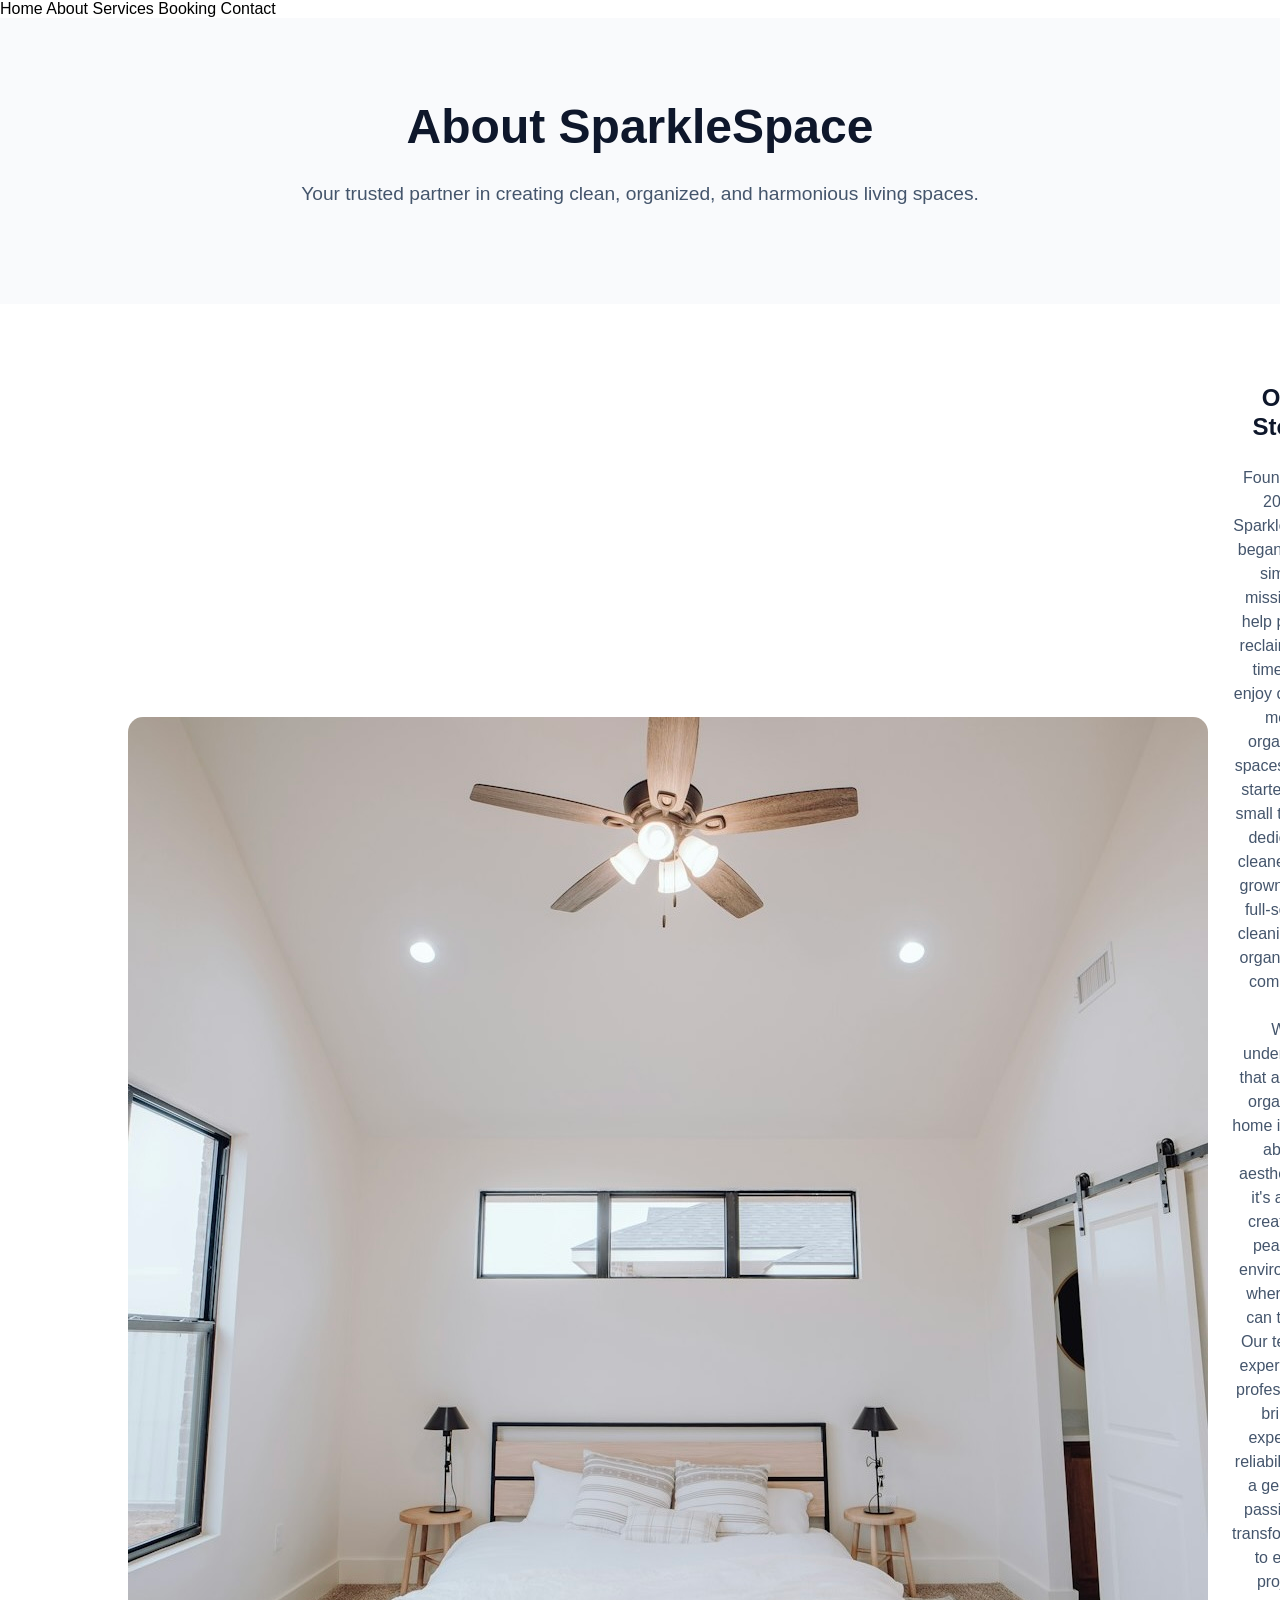
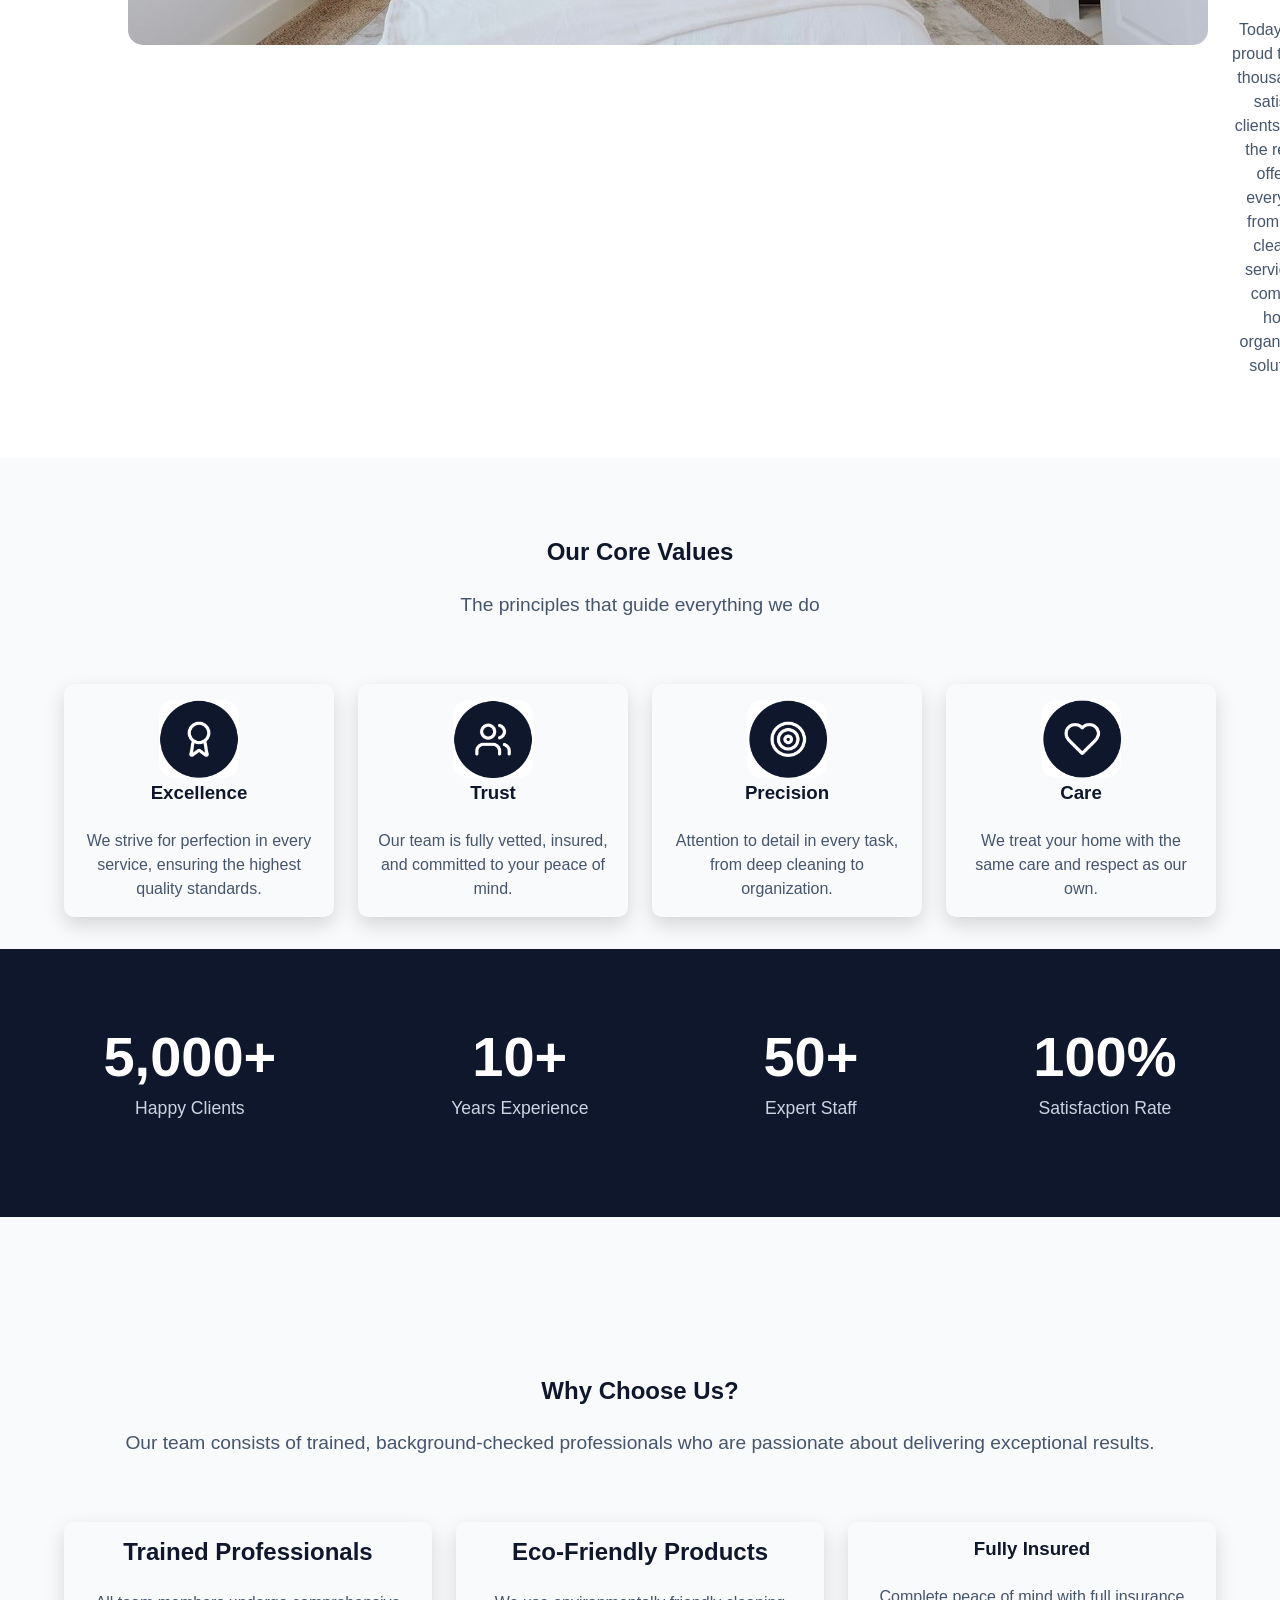
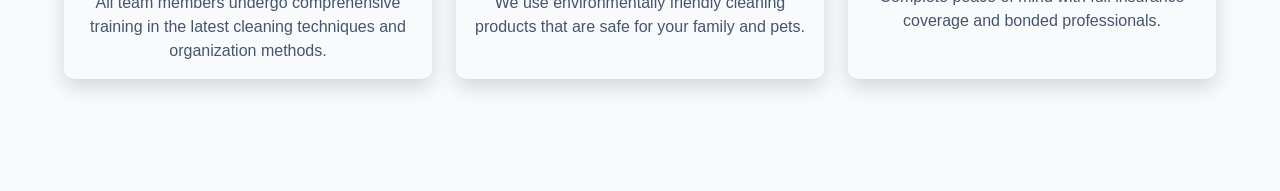
==== commit 356e891b: "Improve hero and responsive cards layout Add even/odd modifiers to cards containers in index and abo" ====
--- a/about.html
+++ b/about.html
@@ -49,7 +49,7 @@
       <section class="sec-alt">
         <h1>Our Core Values</h1>
         <p class="heading-description">The principles that guide everything we do</p>
-        <div class="cards-container">
+        <div class="cards-container even">
           <div class="card">
             <img src="images/logos-and-icons/values/excellence.png" alt="icon" width="80px" />
             <h3>Excellence</h3>
--- a/src/app.css
+++ b/src/app.css
@@ -117,22 +117,27 @@
 .navbar-side {
   display: none;
 }
-
+@media (max-width: 768px) {
+  .navbar {
+    z-index: 999;
+  }
+}
 /* ------------------- HERO ---------------- */
 
 .hero {
   display: flex;
-  justify-content: space-around;
+  justify-content: space-between;
   align-items: center;
   margin-top: 3rem;
   padding: 5rem 2rem;
 }
 
+/* ---Text section---- */
 .hero-text-container {
-  width: 90%;
+  flex: 1;
+  min-width: 50%;
   text-align: left;
 }
-
 .hero-heading {
   font-weight: 620;
   font-size: 3rem;
@@ -144,19 +149,49 @@
   margin-top: 3rem;
 }
 
+/* ---Picture section div--- */
+.hero div {
+  flex: 1;
+  min-width: 50%;
+  transition:
+    transform 1s ease,
+    opacity 0.3s ease;
+}
+
 .hero img {
   border-radius: 15px;
-  width: 85%;
+  width: 100%;
   box-shadow: 0 4px 6px rgba(0, 0, 0.15, 0.15);
 }
 
+/* Hero Responsiveness--- */
+@media (max-width: 768px) {
+  .hero {
+    flex-direction: column;
+  }
+  .hero-text-container {
+    width: 100%;
+    order: 1;
+    transform: translateY(-10px);
+  }
+  .hero ul {
+    margin-bottom: 5rem;
+    flex-direction: column;
+  }
+  .hero div {
+    width: 100%;
+    order: 2;
+    transform: translateY(10px);
+  }
+  .hero .btn {
+    display: block;
+    text-align: center;
+  }
+}
+
 /* -------------------- MAIN --------------------- */
 
-.flex-child-image {
-  border-radius: 15px;
-  width: 50%;
-  box-shadow: 0 4px 6px rgba(0, 0, 0.15, 0.15);
-}
+/* Cards that need text left align */
 
 /* --- HIGHLIGHT SECTION ---*/
 
@@ -216,6 +251,24 @@
 /*========================================================
 -------------------   COMPONENTS ---------------------
 =========================================================== */
+
+/* ------------------------FORMS---------------------- */
+
+form {
+  padding: 5rem;
+  box-shadow: 0 8px 20px rgba(0, 0, 0, 0.15);
+}
+
+label,
+input {
+  display: block;
+}
+label {
+  margin-bottom: 5px;
+}
+input {
+  width: 90%;
+}
 
 /* ------------------------BUTTONS-------------------- */
 .btn {
@@ -249,10 +302,9 @@
 
 .cards-container {
   display: flex;
-  flex-wrap: wrap;
   justify-content: space-evenly;
   gap: 1.5rem;
-  padding: 2rem 8rem;
+  padding: 2rem 4rem;
   margin-top: 2rem;
 }
 
@@ -262,7 +314,7 @@
   padding: 1rem;
   flex-grow: 1;
   flex-shrink: 1;
-  flex-basis: 200px;
+  flex-basis: 15rem;
 }
 
 .card-icon {
@@ -288,4 +340,58 @@
 
 .text-card {
   text-align: left;
-}
+  padding: 1.5rem;
+}
+
+.card-list li {
+  position: relative;
+  padding-left: 1.5rem;
+  margin: 1rem 0 1rem 0;
+  text-align: left;
+}
+
+.card-list li::before {
+  content: " ";
+  background-image: url(/images/logos-and-icons/check-mark.svg);
+  background-size: 1rem 1rem;
+  background-image: contain;
+  background-repeat: no-repeat;
+  background-position: center;
+  position: absolute;
+  left: 0;
+  top: 0.125rem;
+
+  width: 1.5rem;
+  height: 1.5rem;
+  margin-right: 0.5rem;
+}
+
+/* ---CARDS MEDIA QUERY ---*/
+
+@media (min-width: 660px) and (max-width: 768px) {
+  .cards-container.even {
+    display: grid;
+    grid-template-columns: 1fr 1fr;
+    gap: 1rem;
+  }
+  .cards-container.odd {
+    display: flex;
+    flex-direction: column;
+    align-items: center;
+  }
+}
+
+/*Smallest screen */
+@media (max-width: 640px) {
+  .cards-container {
+    flex-direction: column;
+  }
+
+  .card.text-card {
+    padding-bottom: 0;
+  }
+  .card-content {
+    padding: 1rem 1rem;
+    text-align: left;
+  }
+}
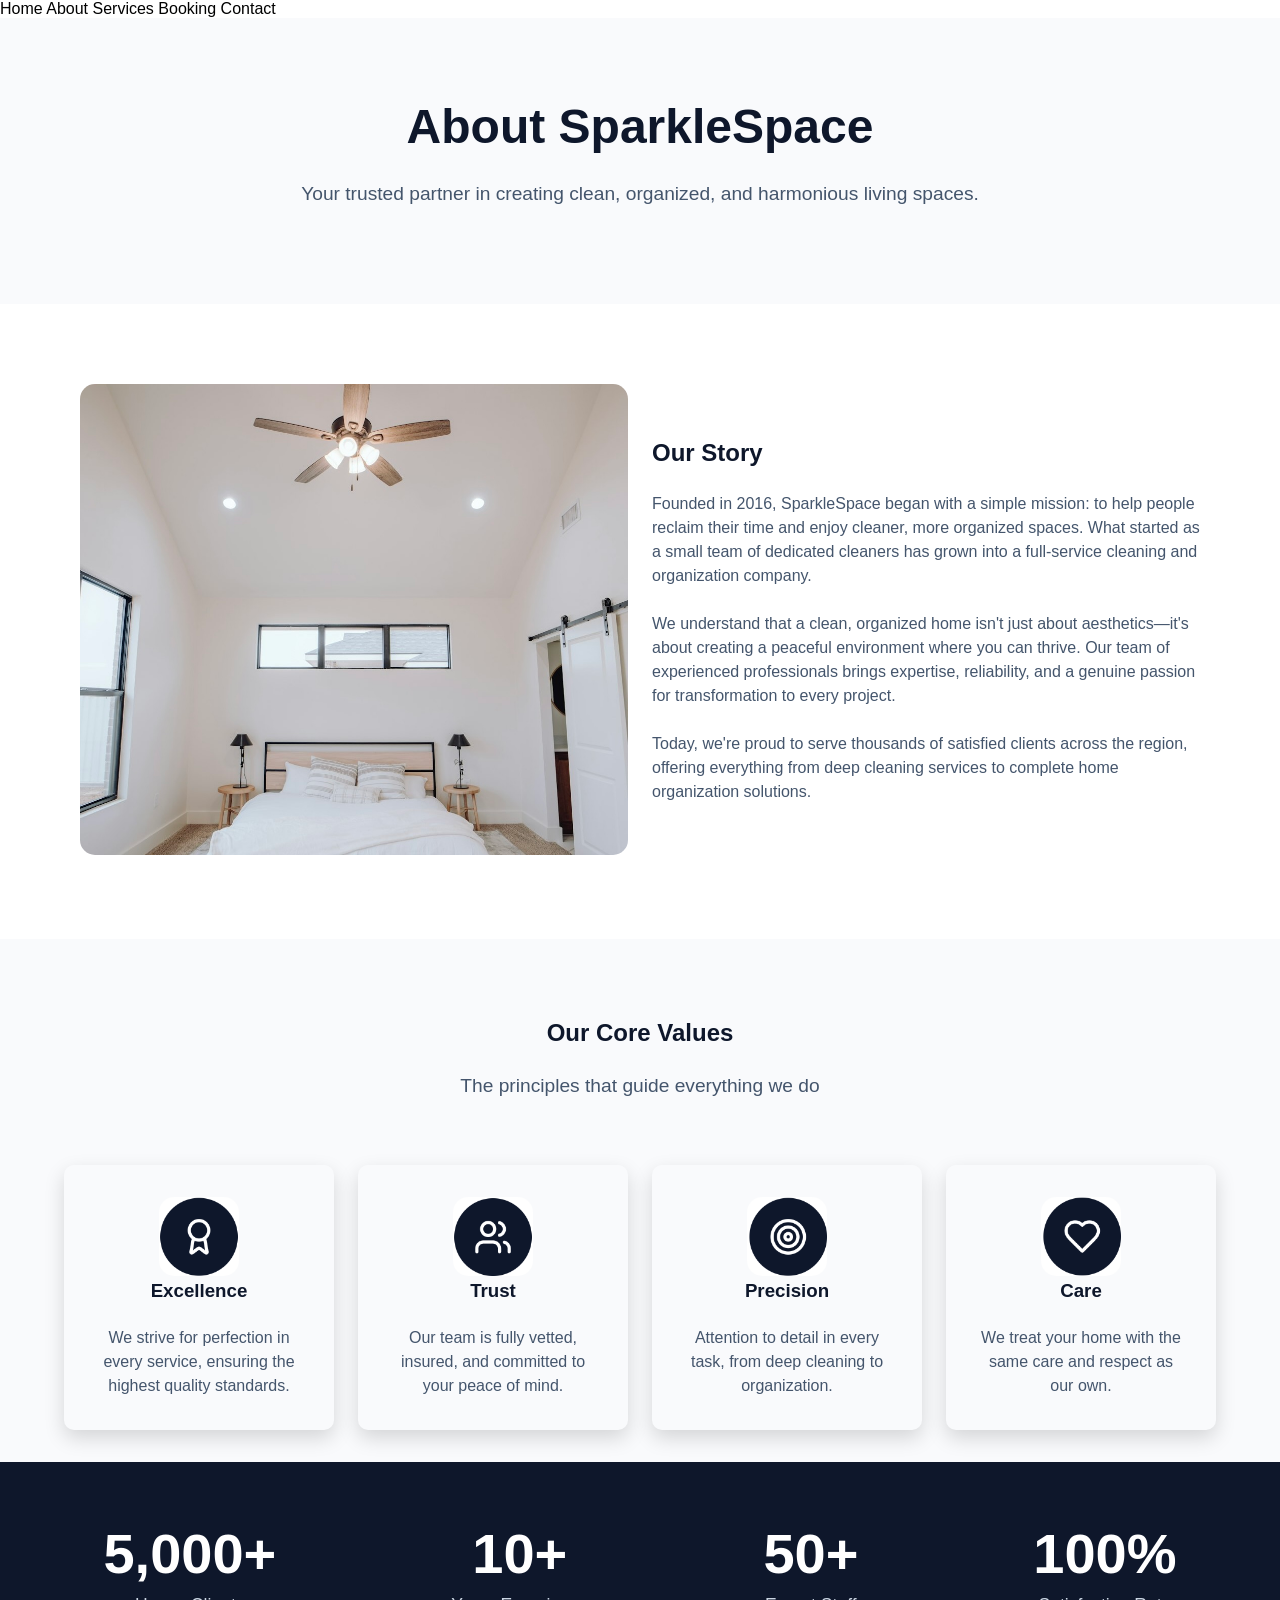
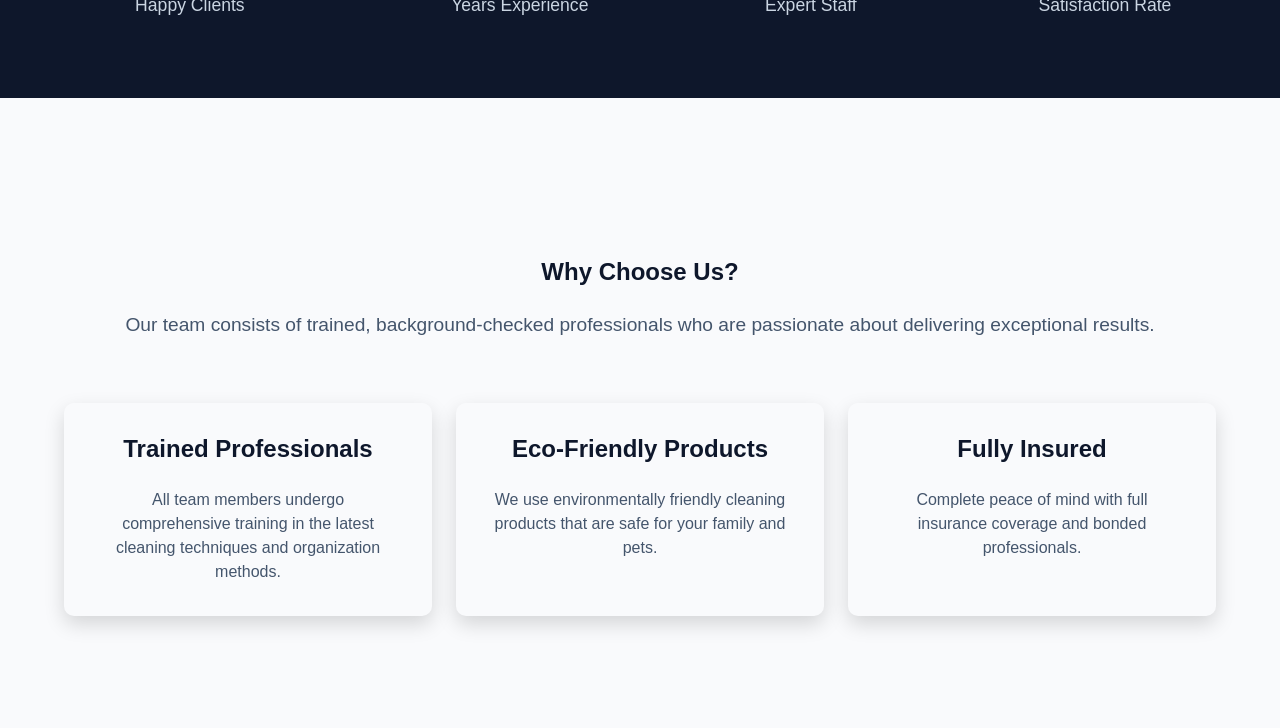
==== commit 3677d4d2: "Responsiveness" ====
--- a/about.html
+++ b/about.html
@@ -27,8 +27,11 @@
       </section>
       <!----------------------- SECTION --------------------------->
       <section class="section-container sec-flex">
-        <img src="images/header.jpeg" alt="clean bedroom" class="flex-child-image" />
-        <div>
+        <div class="flex-item">
+          <img src="images/header.jpeg" alt="clean bedroom" width="100%" />
+        </div>
+
+        <div class="text-left flex-item">
           <h1>Our Story</h1>
           <p>
             Founded in 2016, SparkleSpace began with a simple mission: to help people reclaim their
@@ -120,7 +123,7 @@
             </p>
           </div>
           <div class="card">
-            <h3>Fully Insured</h3>
+            <h2>Fully Insured</h2>
             <p>Complete peace of mind with full insurance coverage and bonded professionals.</p>
           </div>
         </div>
--- a/src/app.css
+++ b/src/app.css
@@ -82,8 +82,27 @@
   display: flex;
   justify-content: space-around;
   align-items: center;
-  padding: 5rem 8rem;
+  align-items: center;
+  padding: 5rem 5rem;
   gap: 1.5rem;
+}
+.sec-flex img {
+  object-fit: cover;
+}
+
+.text-left {
+  text-align: left;
+}
+.flex-item {
+  width: 50%;
+}
+@media (max-width: 768px) {
+  .sec-flex {
+    display: grid;
+  }
+  .flex-item {
+    width: 100%;
+  }
 }
 
 /* ------------------ NAVBAR --------------- */
@@ -193,6 +212,8 @@
 
 /* Cards that need text left align */
 
+/* ---OUR STORY--- */
+
 /* --- HIGHLIGHT SECTION ---*/
 
 .highlight-section {
@@ -200,7 +221,7 @@
   display: flex;
   justify-content: space-around;
   color: white;
-  padding: 6rem 1rem;
+  padding: 5rem 1rem;
 }
 .highlight-section strong {
   color: white;
@@ -212,6 +233,17 @@
   font-size: 1.1rem;
   margin-top: 0.8rem;
   color: #cad5e2;
+}
+@media (max-width: 676px) {
+  .highlight-section {
+    display: grid;
+    grid-template-columns: 1fr 1fr;
+    gap: 1rem;
+    padding: 2rem 1rem;
+  }
+  .highlight-section strong {
+    font-size: 2.5rem;
+  }
 }
 
 /* -------------------- FOOTER ------------------ */
@@ -311,7 +343,7 @@
 .card {
   border-radius: 10px;
   box-shadow: 0 8px 20px rgba(0, 0, 0, 0.15);
-  padding: 1rem;
+  padding: 2rem;
   flex-grow: 1;
   flex-shrink: 1;
   flex-basis: 15rem;
